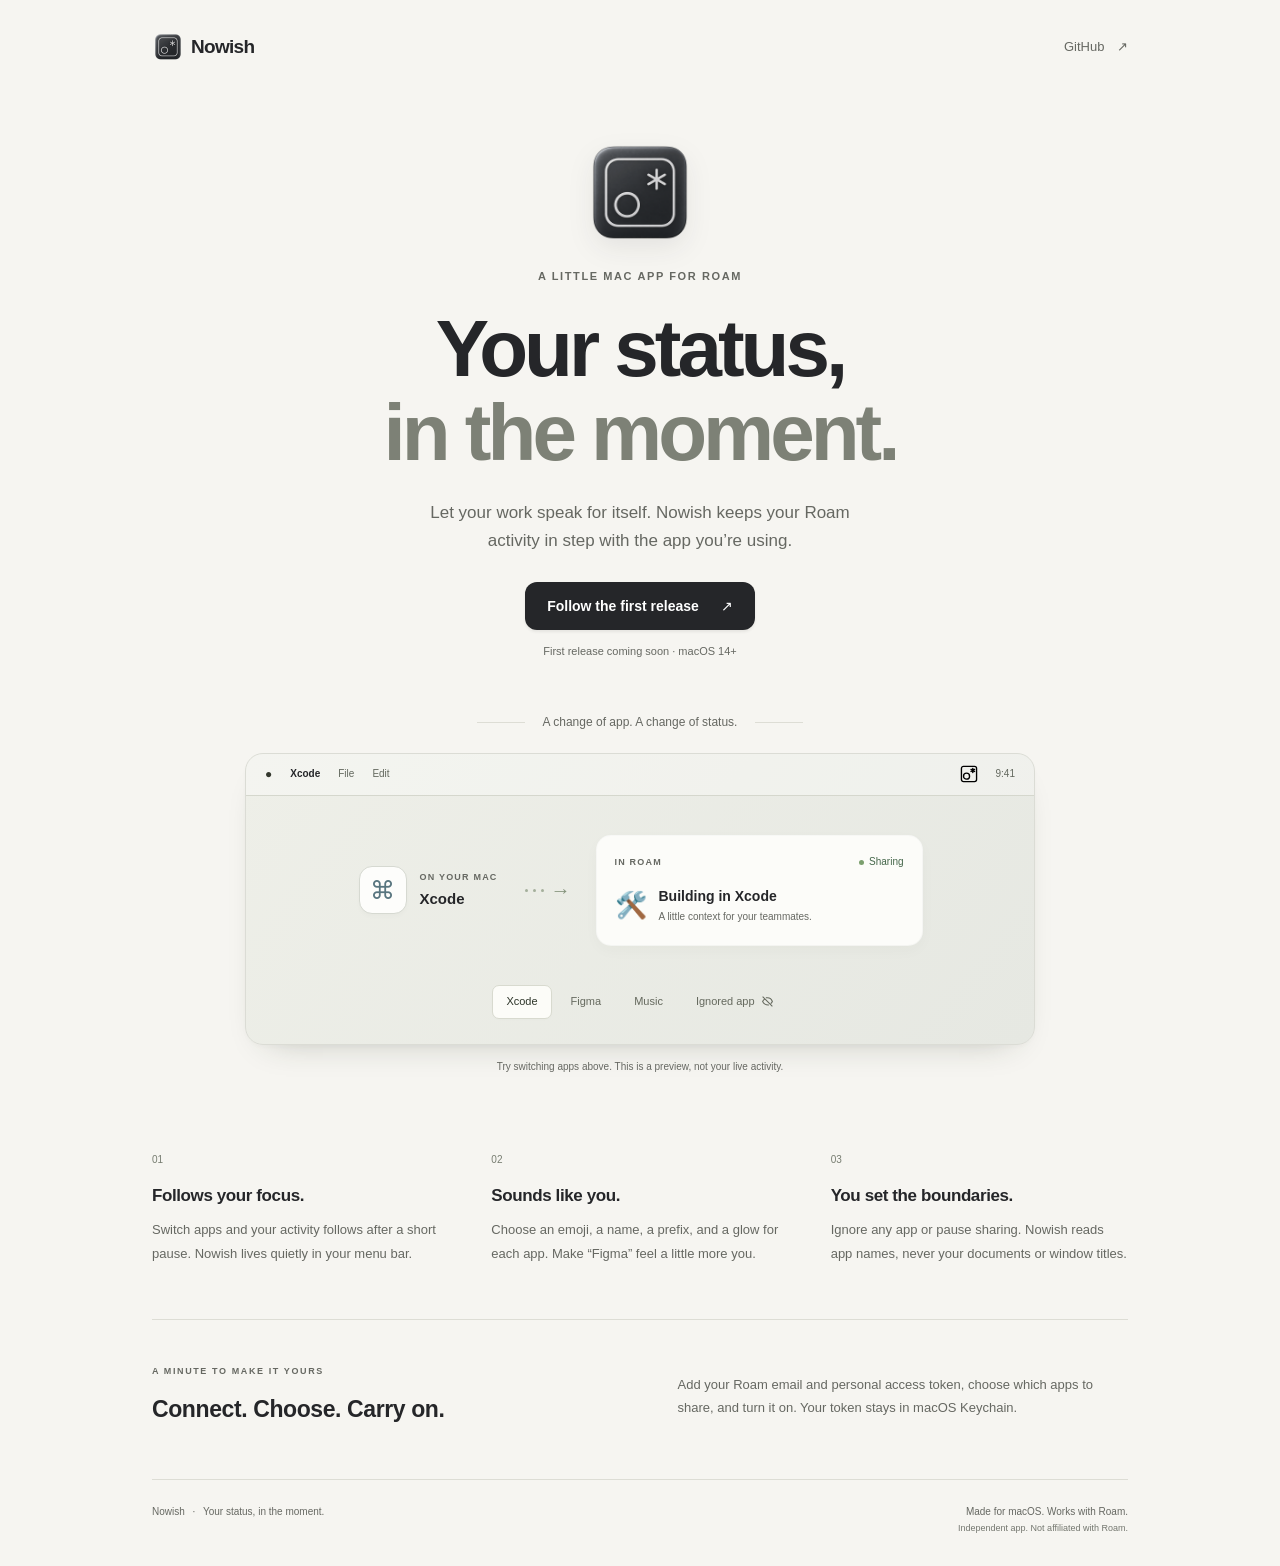
==== site/index.html @ b9722b71 "feat: prepare Nowish app and signed release pipeline" ====
<!doctype html>
<html lang="en">
<head>
<meta charset="utf-8"><meta name="viewport" content="width=device-width, initial-scale=1">
<meta name="theme-color" content="#f6f5f1">
<title>Nowish — Your status, in the moment.</title>
<meta name="description" content="A little macOS menu bar app that keeps your Roam activity in step with the app you’re using. Personalize what you share. Keep private apps private.">
<meta property="og:title" content="Nowish — Your status, in the moment."><meta property="og:description" content="Your Mac knows what you’re working in. Now your Roam teammates can, too."><meta property="og:type" content="website"><meta property="og:image" content="/assets/nowish.png">
<link rel="icon" href="assets/favicon.png" type="image/png"><link rel="stylesheet" href="style.css"><script src="app.js" defer></script>
</head>
<body>
<a class="skip" href="#main">Skip to content</a>
<div class="shell">
<header><a class="brand" href="#" aria-label="Nowish home"><img src="assets/favicon.png" alt="" width="32" height="32">Nowish</a><a class="github" href="https://github.com/noelrohi/nowish">GitHub <span aria-hidden="true">↗</span></a></header>
<main id="main">
<section class="hero" aria-labelledby="headline">
<img class="app-icon" src="assets/nowish.png" alt="Nowish: a silver circle and spark on a graphite tile" width="116" height="116">
<p class="eyebrow">A little Mac app for Roam</p>
<h1 id="headline">Your status,<br><span>in the moment.</span></h1>
<p class="intro">Let your work speak for itself. Nowish keeps your Roam activity in step with the app you’re using.</p>
<a class="cta" id="release-link" href="https://github.com/noelrohi/nowish/releases">Follow the first release <span aria-hidden="true">↗</span></a>
<p class="availability" id="availability">First release coming soon · macOS 14+</p>
</section>
<section class="demo-section" aria-label="Interactive activity preview">
<div class="demo-caption"><span class="line"></span><p>A change of app. A change of status.</p><span class="line"></span></div>
<div class="demo">
<div class="menu-strip" aria-hidden="true"><span class="apple">●</span><strong id="menu-app">Xcode</strong><span>File</span><span>Edit</span><span class="menu-spacer"></span><img src="assets/mark.svg" width="18" height="18" alt=""><span class="time">9:41</span></div>
<div class="demo-body"><div class="app-context"><span class="context-icon" id="context-icon" aria-hidden="true">⌘</span><div><span class="caption">ON YOUR MAC</span><strong id="context-name">Xcode</strong></div></div><span class="connector" aria-hidden="true"><i></i><i></i><i></i><span>→</span></span><div class="activity" aria-live="polite" aria-atomic="true"><div class="activity-header"><span>IN ROAM</span><span class="live" id="live-label"><i></i>Sharing</span></div><div class="activity-main"><span class="emoji" id="emoji" aria-hidden="true">🛠️</span><div><strong id="activity-title">Building in Xcode</strong><span id="activity-detail">A little context for your teammates.</span></div></div></div></div>
<div class="app-choices" role="group" aria-label="Try switching apps"><button data-app="xcode" aria-pressed="true">Xcode</button><button data-app="figma" aria-pressed="false">Figma</button><button data-app="music" aria-pressed="false">Music</button><button data-app="private" aria-pressed="false">Ignored app <svg viewBox="0 0 16 16" width="13" height="13" fill="none" stroke="currentColor" stroke-width="1.3" aria-hidden="true"><path d="m2 2 12 12M6 3.5A7 7 0 0 1 14 8a9 9 0 0 1-2 2.7M9.7 12.3A8 8 0 0 1 2 8a9 9 0 0 1 2.3-3"/></svg></button></div>
</div>
<p class="demo-note">Try switching apps above. This is a preview, not your live activity.</p>
</section>
<section class="details" aria-label="Made to stay out of your way"><article><span class="feature-number">01</span><h2>Follows your focus.</h2><p>Switch apps and your activity follows after a short pause. Nowish lives quietly in your menu bar.</p></article><article><span class="feature-number">02</span><h2>Sounds like you.</h2><p>Choose an emoji, a name, a prefix, and a glow for each app. Make “Figma” feel a little more you.</p></article><article><span class="feature-number">03</span><h2>You set the boundaries.</h2><p>Ignore any app or pause sharing. Nowish reads app names, never your documents or window titles.</p></article></section>
<section class="setup"><div><span class="eyebrow">A minute to make it yours</span><h2>Connect. Choose. Carry on.</h2></div><p>Add your Roam email and personal access token, choose which apps to share, and turn it on. Your token stays in macOS Keychain.</p></section>
</main>
<footer><span>Nowish <span class="footer-dot">·</span> Your status, in the moment.</span><span>Made for macOS. Works with Roam.<br><small>Independent app. Not affiliated with Roam.</small></span></footer>
</div>
</body></html>
---- site/style.css ----
:root{--paper:#f6f5f1;--ink:#252629;--muted:#666862;--line:#ddddd5;--green:#44664a}*{box-sizing:border-box}html{scroll-behavior:smooth}body{margin:0;background:var(--paper);color:var(--ink);font:16px/1.6 -apple-system,BlinkMacSystemFont,"Segoe UI",sans-serif;-webkit-font-smoothing:antialiased}.shell{max-width:1056px;padding:0 40px;margin:auto}a{color:inherit;text-decoration:none}a:focus-visible,button:focus-visible{outline:3px solid #66826a;outline-offset:5px}.skip{position:absolute;top:-100px;padding:12px;background:var(--ink);color:#fff;z-index:3}.skip:focus{top:8px}header{display:flex;align-items:center;justify-content:space-between;height:94px}.brand{display:flex;align-items:center;gap:7px;font-size:19px;font-weight:650;letter-spacing:-.7px}.github{font-size:13px;color:var(--muted)}.github span{margin-left:9px}.hero{text-align:center;padding:41px 0 52px}.app-icon{display:block;margin:0 auto 17px;filter:drop-shadow(0 10px 13px #16162114)}.eyebrow{font-size:11px;letter-spacing:1.6px;text-transform:uppercase;color:var(--muted);font-weight:550}h1{font-size:clamp(48px,7vw,80px);line-height:1.05;letter-spacing:-4px;font-weight:560;margin:21px 0 24px}h1 span{color:#7d8176}.intro{max-width:435px;margin:0 auto 27px;color:var(--muted);font-size:17px;line-height:1.65}.cta{display:inline-flex;align-items:center;gap:22px;background:var(--ink);color:#fff;padding:13px 22px;border-radius:12px;font-size:14px;font-weight:550;box-shadow:0 2px 3px #0001;transition:background .15s}.cta:hover{background:#44483e}.availability{font-size:11px;color:var(--muted);margin:13px 0 0}.demo-section{max-width:790px;margin:auto}.demo-caption{display:flex;align-items:center;justify-content:center;gap:18px;margin-bottom:21px}.demo-caption p{font-size:12px;margin:0;color:var(--muted)}.line{width:48px;height:1px;background:var(--line)}.demo{border:1px solid #dbdcd5;border-radius:18px;background:linear-gradient(130deg,#eeefe8,#e6e8e2);box-shadow:0 16px 35px -24px #26311f55,0 2px 4px #303a1c05;overflow:hidden}.menu-strip{display:flex;align-items:center;gap:18px;padding:11px 19px;border-bottom:1px solid #d5d7cd;background:#ffffff50;font-size:10px;color:#62675d}.menu-strip strong{font-weight:600;color:var(--ink)}.apple{color:#34382e;font-size:12px}.menu-spacer{flex:1}.time{font-variant-numeric:tabular-nums}.demo-body{display:flex;align-items:center;justify-content:center;gap:26px;padding:40px 30px}.app-context{display:flex;gap:13px;align-items:center;min-width:140px}.app-context>div{display:grid;gap:3px}.context-icon{display:grid;place-items:center;width:48px;height:48px;background:#fdfdfb;border:1px solid #d6d9d1;border-radius:13px;font-size:25px;box-shadow:0 3px 4px #00000005;color:#58757f}.caption,.activity-header{font-size:9px;letter-spacing:1.2px;color:var(--muted);font-weight:550}.app-context strong{font-size:15px;font-weight:550}.connector{display:flex;gap:5px;align-items:center;color:#86947d}.connector i{width:3px;height:3px;border-radius:50%;background:#a4af9b}.connector span{margin-left:2px;font-size:20px}.activity{width:325px;padding:18px;background:#fcfcf9;border-radius:14px;box-shadow:0 5px 15px #303a1c08,0 0 0 1px #ffffffb0}.activity-header{display:flex;align-items:center;justify-content:space-between;margin-bottom:15px}.live{letter-spacing:0;color:var(--green);display:flex;gap:5px;align-items:center;font-weight:500;font-size:10px}.live i{width:5px;height:5px;border-radius:50%;background:#7b9f6e}.live.off{color:var(--muted)}.live.off i{background:#999d95}.activity-main{display:flex;align-items:center;gap:12px}.emoji{font-size:26px}.activity-main>div{display:grid;gap:3px;min-width:0}.activity-main strong{font-size:14px;font-weight:600;line-height:1.4}.activity-main span:not(.emoji){font-size:10px;color:var(--muted)}.app-choices{display:flex;justify-content:center;gap:5px;padding:0 15px 25px}button{font:inherit;color:#65695e;cursor:pointer}.app-choices button{border:1px solid transparent;background:transparent;border-radius:7px;padding:7px 13px;font-size:11px;display:flex;align-items:center;gap:6px;min-height:34px;transition:background .15s}.app-choices button[aria-pressed=true]{background:#fcfcf8;border-color:#d8dacf;color:#2d3529;box-shadow:0 1px 2px #00000004}.app-choices button:hover{background:#ffffff70}.demo-note{text-align:center;font-size:10px;color:var(--muted);margin:14px 0 0}.details{display:grid;grid-template-columns:repeat(3,1fr);gap:42px;padding:70px 0 54px}.feature-number{font-size:10px;color:#777d71;font-variant-numeric:tabular-nums}h2{font-size:17px;letter-spacing:-.4px;font-weight:600;margin:12px 0 9px}.details p,.setup p{color:var(--muted);font-size:13px;line-height:1.8;margin:0}.setup{border-top:1px solid var(--line);padding:36px 0 42px;display:grid;grid-template-columns:1fr 1fr;gap:75px;align-items:center}.setup h2{font-size:23px;margin:9px 0}.setup .eyebrow{font-size:9px}footer{border-top:1px solid var(--line);padding:24px 0 30px;display:flex;justify-content:space-between;gap:20px;font-size:10px;color:var(--muted)}footer>span:last-child{text-align:right}footer small{font-size:9px;color:#74776f}.footer-dot{padding:0 5px}@media(max-width:640px){.shell{padding:0 24px}header{height:76px}.hero{padding:25px 0 42px}h1{letter-spacing:-2.5px}.app-icon{width:98px;height:98px}.intro{font-size:15px}.demo-body{flex-direction:column;gap:16px;padding:26px 20px}.app-context{min-width:0}.connector{display:none}.activity{width:100%;max-width:325px}.app-choices{flex-wrap:wrap;padding:0 12px 22px}.app-choices button{padding:7px 10px}.details{grid-template-columns:1fr;gap:25px;padding:42px 0}.details article{display:grid;grid-template-columns:24px 1fr;column-gap:12px}.feature-number{padding-top:16px}.details p{grid-column:2}.setup{grid-template-columns:1fr;gap:12px;padding:28px 0}footer{flex-direction:column;gap:10px}footer>span:last-child{text-align:left}.line{width:24px}.menu-strip{gap:14px}}@media(prefers-reduced-motion:reduce){html{scroll-behavior:auto}*{transition:none!important}}
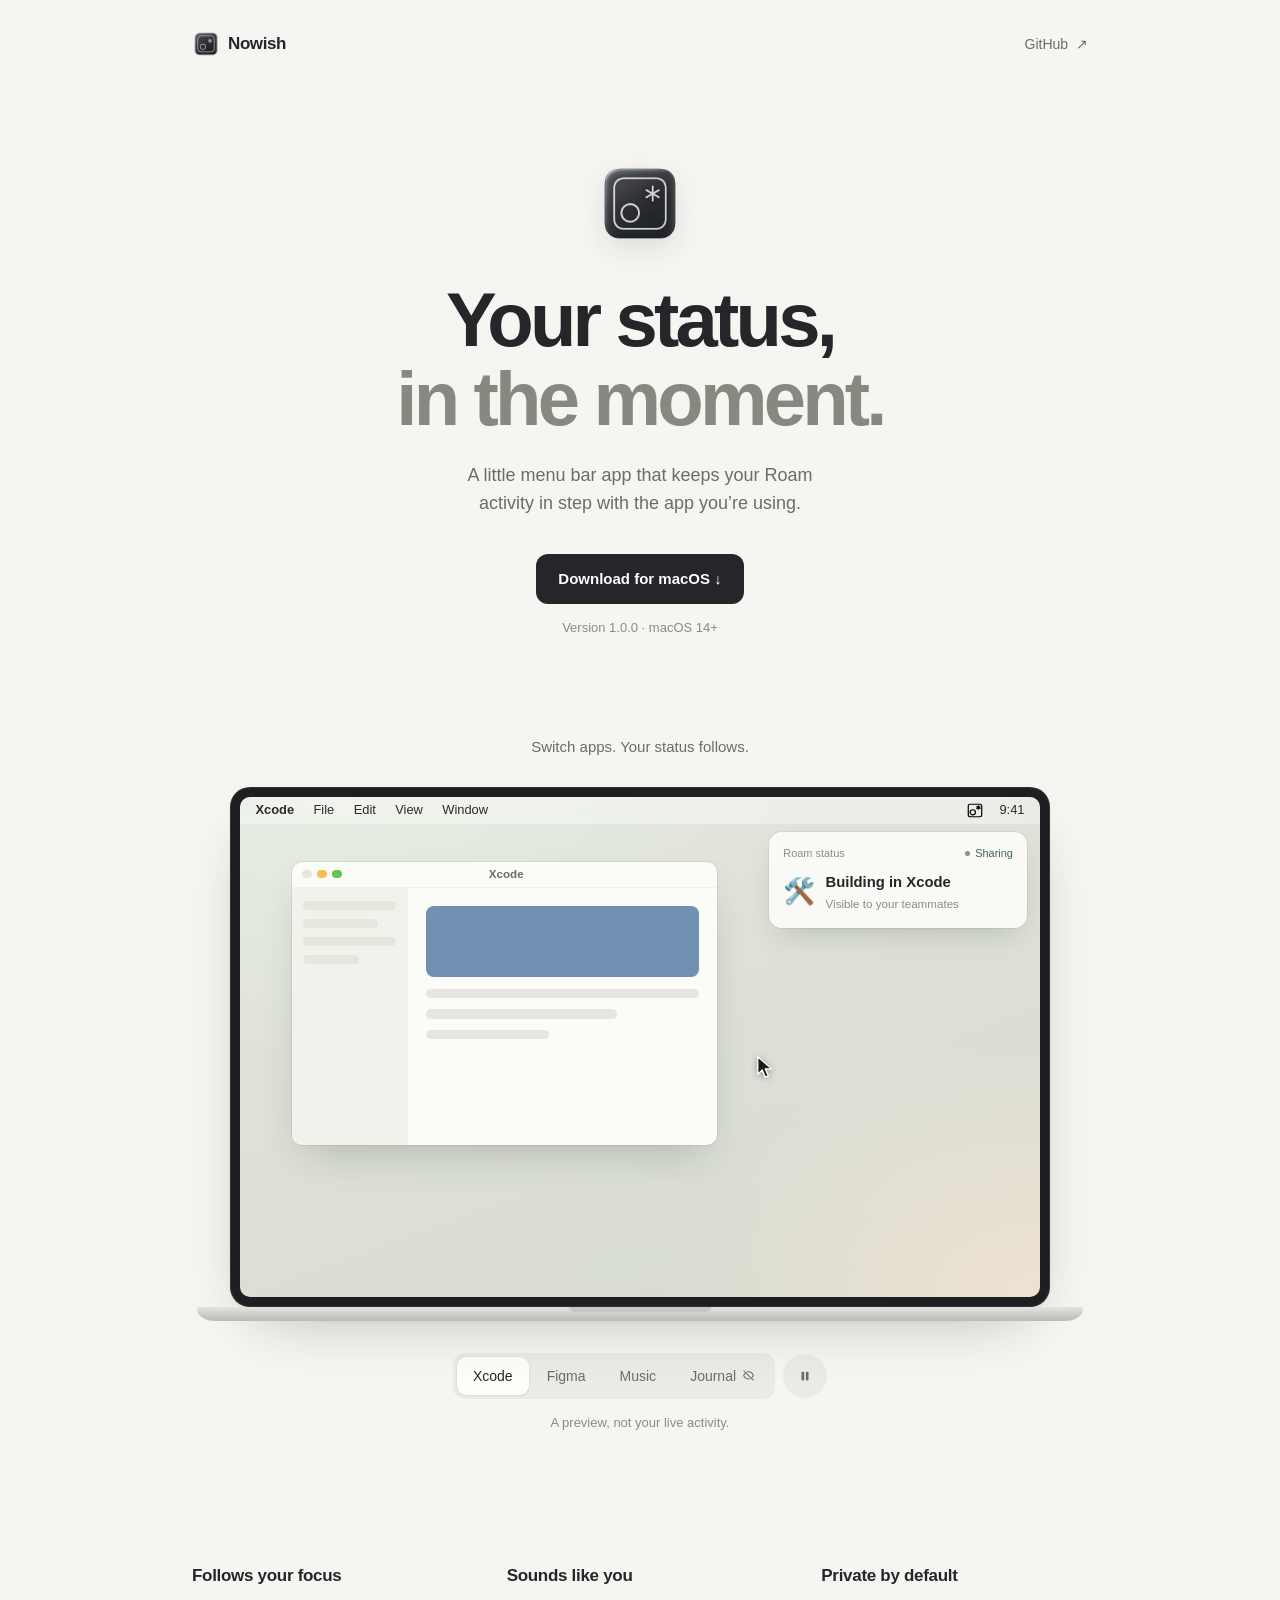
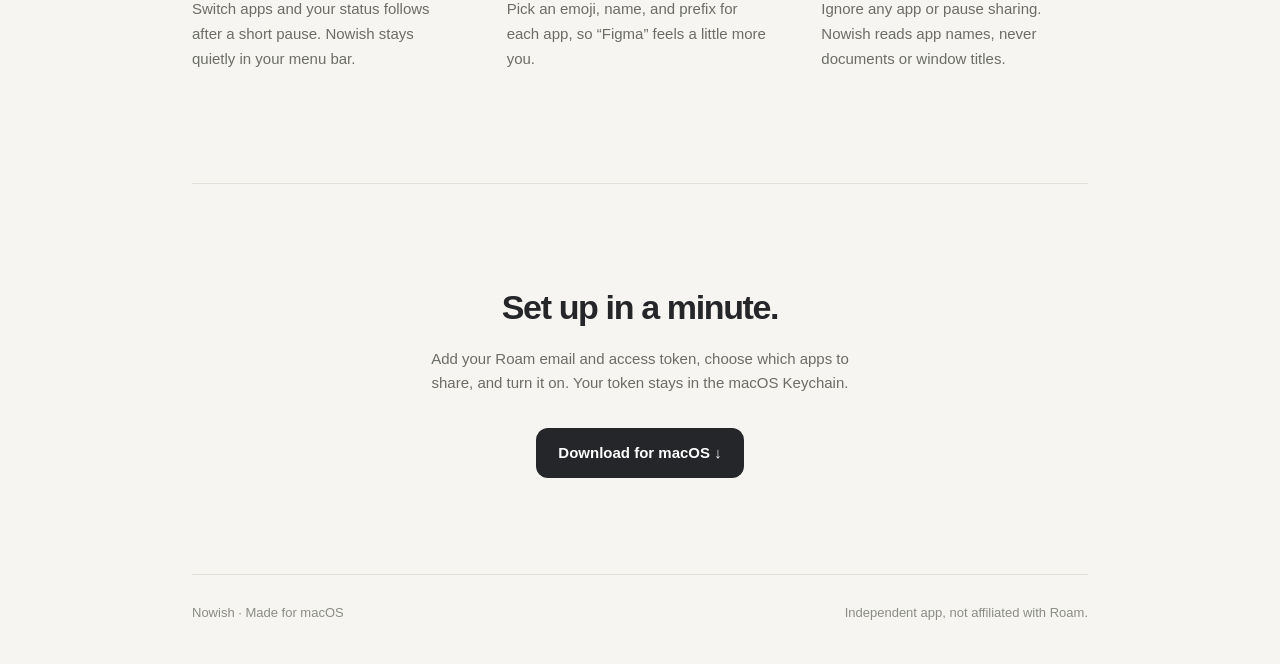
==== commit ce6ceab5: "Redesign website with a looping Mac screen demo Simplify the landing page and replace the static sta" ====
--- a/site/index.html
+++ b/site/index.html
@@ -11,28 +11,34 @@
 <body>
 <a class="skip" href="#main">Skip to content</a>
 <div class="shell">
-<header><a class="brand" href="#" aria-label="Nowish home"><img src="assets/favicon.png" alt="" width="32" height="32">Nowish</a><a class="github" href="https://github.com/noelrohi/nowish">GitHub <span aria-hidden="true">↗</span></a></header>
+<header><a class="brand" href="#" aria-label="Nowish home"><img src="assets/favicon.png" alt="" width="28" height="28">Nowish</a><a class="github" href="https://github.com/noelrohi/nowish">GitHub <span aria-hidden="true">↗</span></a></header>
 <main id="main">
 <section class="hero" aria-labelledby="headline">
-<img class="app-icon" src="assets/nowish.png" alt="Nowish: a silver circle and spark on a graphite tile" width="116" height="116">
-<p class="eyebrow">A little Mac app for Roam</p>
+<img class="app-icon" src="assets/nowish.png" alt="Nowish: a silver circle and spark on a graphite tile" width="88" height="88">
 <h1 id="headline">Your status,<br><span>in the moment.</span></h1>
-<p class="intro">Let your work speak for itself. Nowish keeps your Roam activity in step with the app you’re using.</p>
-<a class="cta" id="release-link" href="https://github.com/noelrohi/nowish/releases">Follow the first release <span aria-hidden="true">↗</span></a>
+<p class="intro">A little menu bar app that keeps your Roam activity in step with the app you’re using.</p>
+<a class="cta release-link" href="https://github.com/noelrohi/nowish/releases">Follow the first release <span aria-hidden="true">↗</span></a>
 <p class="availability" id="availability">First release coming soon · macOS 14+</p>
 </section>
-<section class="demo-section" aria-label="Interactive activity preview">
-<div class="demo-caption"><span class="line"></span><p>A change of app. A change of status.</p><span class="line"></span></div>
-<div class="demo">
-<div class="menu-strip" aria-hidden="true"><span class="apple">●</span><strong id="menu-app">Xcode</strong><span>File</span><span>Edit</span><span class="menu-spacer"></span><img src="assets/mark.svg" width="18" height="18" alt=""><span class="time">9:41</span></div>
-<div class="demo-body"><div class="app-context"><span class="context-icon" id="context-icon" aria-hidden="true">⌘</span><div><span class="caption">ON YOUR MAC</span><strong id="context-name">Xcode</strong></div></div><span class="connector" aria-hidden="true"><i></i><i></i><i></i><span>→</span></span><div class="activity" aria-live="polite" aria-atomic="true"><div class="activity-header"><span>IN ROAM</span><span class="live" id="live-label"><i></i>Sharing</span></div><div class="activity-main"><span class="emoji" id="emoji" aria-hidden="true">🛠️</span><div><strong id="activity-title">Building in Xcode</strong><span id="activity-detail">A little context for your teammates.</span></div></div></div></div>
-<div class="app-choices" role="group" aria-label="Try switching apps"><button data-app="xcode" aria-pressed="true">Xcode</button><button data-app="figma" aria-pressed="false">Figma</button><button data-app="music" aria-pressed="false">Music</button><button data-app="private" aria-pressed="false">Ignored app <svg viewBox="0 0 16 16" width="13" height="13" fill="none" stroke="currentColor" stroke-width="1.3" aria-hidden="true"><path d="m2 2 12 12M6 3.5A7 7 0 0 1 14 8a9 9 0 0 1-2 2.7M9.7 12.3A8 8 0 0 1 2 8a9 9 0 0 1 2.3-3"/></svg></button></div>
+<section class="demo" aria-labelledby="demo-label">
+<p class="demo-label" id="demo-label">Switch apps. Your status follows.</p>
+<div class="mac">
+<div class="screen" aria-hidden="true"><div class="desktop">
+<div class="menubar"><strong id="menu-app">Xcode</strong><span class="menu-item">File</span><span class="menu-item">Edit</span><span class="menu-item">View</span><span class="menu-item">Window</span><span class="menu-spacer"></span><span class="menu-mark" id="menu-mark"><img src="assets/mark.svg" alt="" width="15" height="15"></span><span>9:41</span></div>
+<div class="popover" id="popover"><div class="popover-head"><span>Roam status</span><span class="live" id="live-label">Sharing</span></div><div class="popover-main"><span class="emoji" id="emoji">🛠️</span><div><strong id="status-title">Building in Xcode</strong><span id="status-detail">Visible to your teammates</span></div></div></div>
+<div class="window" id="window" data-app="xcode"><div class="titlebar"><i></i><i></i><i></i><span id="window-title">Xcode</span></div><div class="window-body"><div class="sidebar"><i></i><i></i><i></i><i></i></div><div class="content"><i></i><i></i><i></i><i></i></div></div></div>
+<div class="dock"><span data-icon="xcode" class="active">⌘</span><span data-icon="figma">◈</span><span data-icon="music">♫</span><span data-icon="journal">☾</span></div>
+<svg class="cursor" id="cursor" viewBox="0 0 16 22"><path d="M1.5 1.5v16.2l4.1-4 2.9 6.6 2.7-1.2-2.8-6.4h5.8z"/></svg>
+</div></div>
+<div class="base"></div>
 </div>
-<p class="demo-note">Try switching apps above. This is a preview, not your live activity.</p>
+<div class="controls"><div class="app-choices" role="group" aria-label="Try switching apps"><button data-app="xcode" aria-pressed="true">Xcode</button><button data-app="figma" aria-pressed="false">Figma</button><button data-app="music" aria-pressed="false">Music</button><button data-app="journal" aria-pressed="false">Journal <svg viewBox="0 0 16 16" width="13" height="13" fill="none" stroke="currentColor" stroke-width="1.3" aria-label="ignored"><path d="m2 2 12 12M6 3.5A7 7 0 0 1 14 8a9 9 0 0 1-2 2.7M9.7 12.3A8 8 0 0 1 2 8a9 9 0 0 1 2.3-3"/></svg></button></div><button class="play" id="play" aria-label="Pause demo"><svg class="icon-pause" viewBox="0 0 16 16" width="14" height="14" fill="currentColor" aria-hidden="true"><rect x="4" y="3" width="3" height="10" rx="1"/><rect x="9" y="3" width="3" height="10" rx="1"/></svg><svg class="icon-play" viewBox="0 0 16 16" width="14" height="14" fill="currentColor" aria-hidden="true"><path d="M5 3.2v9.6a.6.6 0 0 0 .9.5l7.6-4.8a.6.6 0 0 0 0-1L5.9 2.7a.6.6 0 0 0-.9.5z"/></svg></button></div>
+<p class="visually-hidden" id="announce" aria-live="polite"></p>
+<p class="demo-note">A preview, not your live activity.</p>
 </section>
-<section class="details" aria-label="Made to stay out of your way"><article><span class="feature-number">01</span><h2>Follows your focus.</h2><p>Switch apps and your activity follows after a short pause. Nowish lives quietly in your menu bar.</p></article><article><span class="feature-number">02</span><h2>Sounds like you.</h2><p>Choose an emoji, a name, a prefix, and a glow for each app. Make “Figma” feel a little more you.</p></article><article><span class="feature-number">03</span><h2>You set the boundaries.</h2><p>Ignore any app or pause sharing. Nowish reads app names, never your documents or window titles.</p></article></section>
-<section class="setup"><div><span class="eyebrow">A minute to make it yours</span><h2>Connect. Choose. Carry on.</h2></div><p>Add your Roam email and personal access token, choose which apps to share, and turn it on. Your token stays in macOS Keychain.</p></section>
+<section class="details" aria-label="Features"><article><h2>Follows your focus</h2><p>Switch apps and your status follows after a short pause. Nowish stays quietly in your menu bar.</p></article><article><h2>Sounds like you</h2><p>Pick an emoji, name, and prefix for each app, so “Figma” feels a little more you.</p></article><article><h2>Private by default</h2><p>Ignore any app or pause sharing. Nowish reads app names, never documents or window titles.</p></article></section>
+<section class="setup" aria-labelledby="setup-title"><h2 id="setup-title">Set up in a minute.</h2><p>Add your Roam email and access token, choose which apps to share, and turn it on. Your token stays in the macOS Keychain.</p><a class="cta release-link" href="https://github.com/noelrohi/nowish/releases">Follow the first release <span aria-hidden="true">↗</span></a></section>
 </main>
-<footer><span>Nowish <span class="footer-dot">·</span> Your status, in the moment.</span><span>Made for macOS. Works with Roam.<br><small>Independent app. Not affiliated with Roam.</small></span></footer>
+<footer><span>Nowish · Made for macOS</span><span>Independent app, not affiliated with Roam.</span></footer>
 </div>
 </body></html>
--- a/site/style.css
+++ b/site/style.css
@@ -1 +1,143 @@
-:root{--paper:#f6f5f1;--ink:#252629;--muted:#666862;--line:#ddddd5;--green:#44664a}*{box-sizing:border-box}html{scroll-behavior:smooth}body{margin:0;background:var(--paper);color:var(--ink);font:16px/1.6 -apple-system,BlinkMacSystemFont,"Segoe UI",sans-serif;-webkit-font-smoothing:antialiased}.shell{max-width:1056px;padding:0 40px;margin:auto}a{color:inherit;text-decoration:none}a:focus-visible,button:focus-visible{outline:3px solid #66826a;outline-offset:5px}.skip{position:absolute;top:-100px;padding:12px;background:var(--ink);color:#fff;z-index:3}.skip:focus{top:8px}header{display:flex;align-items:center;justify-content:space-between;height:94px}.brand{display:flex;align-items:center;gap:7px;font-size:19px;font-weight:650;letter-spacing:-.7px}.github{font-size:13px;color:var(--muted)}.github span{margin-left:9px}.hero{text-align:center;padding:41px 0 52px}.app-icon{display:block;margin:0 auto 17px;filter:drop-shadow(0 10px 13px #16162114)}.eyebrow{font-size:11px;letter-spacing:1.6px;text-transform:uppercase;color:var(--muted);font-weight:550}h1{font-size:clamp(48px,7vw,80px);line-height:1.05;letter-spacing:-4px;font-weight:560;margin:21px 0 24px}h1 span{color:#7d8176}.intro{max-width:435px;margin:0 auto 27px;color:var(--muted);font-size:17px;line-height:1.65}.cta{display:inline-flex;align-items:center;gap:22px;background:var(--ink);color:#fff;padding:13px 22px;border-radius:12px;font-size:14px;font-weight:550;box-shadow:0 2px 3px #0001;transition:background .15s}.cta:hover{background:#44483e}.availability{font-size:11px;color:var(--muted);margin:13px 0 0}.demo-section{max-width:790px;margin:auto}.demo-caption{display:flex;align-items:center;justify-content:center;gap:18px;margin-bottom:21px}.demo-caption p{font-size:12px;margin:0;color:var(--muted)}.line{width:48px;height:1px;background:var(--line)}.demo{border:1px solid #dbdcd5;border-radius:18px;background:linear-gradient(130deg,#eeefe8,#e6e8e2);box-shadow:0 16px 35px -24px #26311f55,0 2px 4px #303a1c05;overflow:hidden}.menu-strip{display:flex;align-items:center;gap:18px;padding:11px 19px;border-bottom:1px solid #d5d7cd;background:#ffffff50;font-size:10px;color:#62675d}.menu-strip strong{font-weight:600;color:var(--ink)}.apple{color:#34382e;font-size:12px}.menu-spacer{flex:1}.time{font-variant-numeric:tabular-nums}.demo-body{display:flex;align-items:center;justify-content:center;gap:26px;padding:40px 30px}.app-context{display:flex;gap:13px;align-items:center;min-width:140px}.app-context>div{display:grid;gap:3px}.context-icon{display:grid;place-items:center;width:48px;height:48px;background:#fdfdfb;border:1px solid #d6d9d1;border-radius:13px;font-size:25px;box-shadow:0 3px 4px #00000005;color:#58757f}.caption,.activity-header{font-size:9px;letter-spacing:1.2px;color:var(--muted);font-weight:550}.app-context strong{font-size:15px;font-weight:550}.connector{display:flex;gap:5px;align-items:center;color:#86947d}.connector i{width:3px;height:3px;border-radius:50%;background:#a4af9b}.connector span{margin-left:2px;font-size:20px}.activity{width:325px;padding:18px;background:#fcfcf9;border-radius:14px;box-shadow:0 5px 15px #303a1c08,0 0 0 1px #ffffffb0}.activity-header{display:flex;align-items:center;justify-content:space-between;margin-bottom:15px}.live{letter-spacing:0;color:var(--green);display:flex;gap:5px;align-items:center;font-weight:500;font-size:10px}.live i{width:5px;height:5px;border-radius:50%;background:#7b9f6e}.live.off{color:var(--muted)}.live.off i{background:#999d95}.activity-main{display:flex;align-items:center;gap:12px}.emoji{font-size:26px}.activity-main>div{display:grid;gap:3px;min-width:0}.activity-main strong{font-size:14px;font-weight:600;line-height:1.4}.activity-main span:not(.emoji){font-size:10px;color:var(--muted)}.app-choices{display:flex;justify-content:center;gap:5px;padding:0 15px 25px}button{font:inherit;color:#65695e;cursor:pointer}.app-choices button{border:1px solid transparent;background:transparent;border-radius:7px;padding:7px 13px;font-size:11px;display:flex;align-items:center;gap:6px;min-height:34px;transition:background .15s}.app-choices button[aria-pressed=true]{background:#fcfcf8;border-color:#d8dacf;color:#2d3529;box-shadow:0 1px 2px #00000004}.app-choices button:hover{background:#ffffff70}.demo-note{text-align:center;font-size:10px;color:var(--muted);margin:14px 0 0}.details{display:grid;grid-template-columns:repeat(3,1fr);gap:42px;padding:70px 0 54px}.feature-number{font-size:10px;color:#777d71;font-variant-numeric:tabular-nums}h2{font-size:17px;letter-spacing:-.4px;font-weight:600;margin:12px 0 9px}.details p,.setup p{color:var(--muted);font-size:13px;line-height:1.8;margin:0}.setup{border-top:1px solid var(--line);padding:36px 0 42px;display:grid;grid-template-columns:1fr 1fr;gap:75px;align-items:center}.setup h2{font-size:23px;margin:9px 0}.setup .eyebrow{font-size:9px}footer{border-top:1px solid var(--line);padding:24px 0 30px;display:flex;justify-content:space-between;gap:20px;font-size:10px;color:var(--muted)}footer>span:last-child{text-align:right}footer small{font-size:9px;color:#74776f}.footer-dot{padding:0 5px}@media(max-width:640px){.shell{padding:0 24px}header{height:76px}.hero{padding:25px 0 42px}h1{letter-spacing:-2.5px}.app-icon{width:98px;height:98px}.intro{font-size:15px}.demo-body{flex-direction:column;gap:16px;padding:26px 20px}.app-context{min-width:0}.connector{display:none}.activity{width:100%;max-width:325px}.app-choices{flex-wrap:wrap;padding:0 12px 22px}.app-choices button{padding:7px 10px}.details{grid-template-columns:1fr;gap:25px;padding:42px 0}.details article{display:grid;grid-template-columns:24px 1fr;column-gap:12px}.feature-number{padding-top:16px}.details p{grid-column:2}.setup{grid-template-columns:1fr;gap:12px;padding:28px 0}footer{flex-direction:column;gap:10px}footer>span:last-child{text-align:left}.line{width:24px}.menu-strip{gap:14px}}@media(prefers-reduced-motion:reduce){html{scroll-behavior:auto}*{transition:none!important}}
+:root{--paper:#f6f5f1;--ink:#252629;--muted:#6b6d66;--soft:#8a8d84;--line:#e2e1da;--card:#fdfdfa;--green:#44664a;--ease:cubic-bezier(.2,.7,.2,1)}
+*{box-sizing:border-box}
+html{scroll-behavior:smooth}
+body{margin:0;background:var(--paper);color:var(--ink);font:16px/1.6 -apple-system,BlinkMacSystemFont,"Segoe UI",sans-serif;-webkit-font-smoothing:antialiased}
+.shell{max-width:960px;padding:0 32px;margin:auto}
+a{color:inherit;text-decoration:none}
+a:focus-visible,button:focus-visible{outline:2px solid #66826a;outline-offset:3px}
+.skip{position:absolute;top:-100px;padding:12px;background:var(--ink);color:#fff;z-index:3}
+.skip:focus{top:8px}
+
+header{display:flex;align-items:center;justify-content:space-between;height:88px}
+.brand{display:flex;align-items:center;gap:8px;font-size:17px;font-weight:650;letter-spacing:-.4px}
+.github{font-size:14px;color:var(--muted);transition:color .15s}
+.github:hover{color:var(--ink)}
+.github span{margin-left:4px}
+
+.hero{text-align:center;padding:72px 0 96px}
+.hero>*{animation:rise .7s var(--ease) both}
+.hero>:nth-child(2){animation-delay:.06s}
+.hero>:nth-child(3){animation-delay:.12s}
+.hero>:nth-child(n+4){animation-delay:.18s}
+.app-icon{display:block;margin:0 auto 32px;filter:drop-shadow(0 10px 14px #1616211a)}
+h1{font-size:clamp(44px,7vw,76px);line-height:1.04;letter-spacing:-.05em;font-weight:600;margin:0 0 24px}
+h1 span{color:#858980}
+.intro{max-width:400px;margin:0 auto 36px;color:var(--muted);font-size:18px;line-height:1.55}
+.cta{display:inline-flex;align-items:center;gap:10px;background:var(--ink);color:#fff;padding:13px 22px;border-radius:12px;font-size:15px;font-weight:550;transition:background .15s,transform .15s}
+.cta:hover{background:#3d4038}
+.cta:active{transform:scale(.98)}
+.availability{font-size:13px;color:var(--soft);margin:14px 0 0}
+
+.demo{max-width:820px;margin:0 auto;text-align:center}
+.demo-label{margin:0 0 28px;font-size:15px;color:var(--muted)}
+.visually-hidden{position:absolute;width:1px;height:1px;overflow:hidden;clip-path:inset(50%);white-space:nowrap}
+
+.mac{margin:0 auto}
+.screen{container-type:inline-size;padding:10px;background:#1e1f21;border-radius:20px;box-shadow:inset 0 0 0 1px #ffffff14,0 30px 60px -30px #1e241c66,0 2px 4px #0000000d}
+.desktop{position:relative;aspect-ratio:16/10;overflow:hidden;border-radius:10px;font-size:clamp(7px,calc(100cqw / 62),13px);text-align:left;background:radial-gradient(90% 80% at 12% 0%,#e6ede1,transparent 65%),radial-gradient(80% 90% at 100% 100%,#eee2d2,transparent 60%),linear-gradient(160deg,#e3e6de,#d6dad0)}
+.base{position:relative;height:14px;margin:0 -4%;background:linear-gradient(#e4e4df,#b9bbb4);border-radius:0 0 18px 18px/0 0 12px 12px;box-shadow:0 14px 24px -14px #1e241c55}
+.base::before{content:"";position:absolute;left:50%;top:0;width:16%;height:5px;transform:translateX(-50%);background:#c7c8c2;border-radius:0 0 8px 8px}
+
+.menubar{display:flex;align-items:center;gap:1.5em;height:2.1em;padding:0 1.2em;background:#ffffff66;backdrop-filter:blur(12px);-webkit-backdrop-filter:blur(12px);color:#2a2b2e;font-size:1em}
+.menubar strong{font-weight:650}
+.menu-spacer{flex:1}
+.menu-mark{display:grid;place-items:center;height:1.6em;padding:0 .4em;margin-right:-.6em;border-radius:.35em}
+.menu-mark img{width:1.2em;height:1.2em}
+.menu-mark.pulse{animation:pulse 1.1s var(--ease)}
+
+.popover{position:absolute;top:2.7em;right:1em;width:20em;padding:1em 1.1em 1.1em;background:#fcfcf9e6;backdrop-filter:blur(20px);-webkit-backdrop-filter:blur(20px);border-radius:1em;box-shadow:0 0 0 1px #0000000d,0 1em 2.4em -1em #26311f40;z-index:2}
+.popover-head{display:flex;justify-content:space-between;align-items:center;margin-bottom:.8em;font-size:.85em;color:var(--soft)}
+.popover-main{display:flex;align-items:center;gap:.8em}
+.popover-main>div{display:grid;min-width:0}
+.popover-main strong{font-size:1.15em;font-weight:600;color:var(--ink)}
+.popover-main span:not(.emoji){font-size:.9em;color:var(--soft)}
+.popover.changed .popover-main,.popover.changed .live{animation:swap .4s var(--ease) both}
+.emoji{font-size:2em;line-height:1}
+.live{display:flex;align-items:center;gap:.45em;color:var(--green);white-space:nowrap}
+.live::before{content:"";width:.5em;height:.5em;border-radius:50%;background:#7b9f6e}
+.live.off{color:var(--soft)}
+.live.off::before{background:#b3b6ad}
+
+.window{--accent:#5b7fa6;position:absolute;left:4em;top:5em;width:33em;height:22em;display:flex;flex-direction:column;overflow:hidden;background:#fbfbf8;border-radius:.8em;box-shadow:0 0 0 1px #0000000f,0 1.4em 3em -1em #26311f40}
+.window[data-app=figma]{--accent:#8b72c4}
+.window[data-app=music]{--accent:#d0606f}
+.window[data-app=journal]{--accent:#b7ae94}
+.window.changed{animation:open .45s var(--ease)}
+.titlebar{display:flex;align-items:center;gap:.45em;height:2.3em;padding:0 .9em;border-bottom:1px solid #0000000a;font-size:.9em;color:var(--muted)}
+.titlebar i{width:.85em;height:.85em;border-radius:50%;background:#ec6a5e}
+.titlebar i:nth-child(2){background:#f4bf4f}
+.titlebar i:nth-child(3){background:#61c554}
+.titlebar span{flex:1;text-align:center;margin-right:3.6em;font-weight:600}
+.window-body{flex:1;display:flex}
+.sidebar{width:9em;padding:1em .9em;display:grid;align-content:start;gap:.7em;background:#f2f2ed}
+.content{flex:1;padding:1.4em;display:grid;align-content:start;gap:.9em}
+.window i{display:block;height:.7em;border-radius:.35em;background:#e6e6df}
+.content i:first-child{height:5.5em;border-radius:.6em;background:var(--accent);opacity:.85;transition:background .3s}
+.content i:nth-child(3){width:70%}
+.content i:nth-child(4){width:45%}
+.sidebar i:nth-child(2){width:80%}
+.sidebar i:nth-child(4){width:60%}
+
+.dock{position:absolute;left:50%;bottom:.8em;transform:translateX(-50%);display:flex;gap:.45em;padding:.45em;background:#ffffff59;backdrop-filter:blur(16px);-webkit-backdrop-filter:blur(16px);border-radius:1.25em;box-shadow:inset 0 0 0 1px #ffffff80,0 .5em 1.5em -.6em #26311f33}
+.dock span{position:relative;display:grid;place-items:center;width:2.1em;height:2.1em;font-size:1.6em;color:#fff;border-radius:.5em;background:linear-gradient(160deg,#6f93bb,#48688e)}
+.dock [data-icon=figma]{background:linear-gradient(160deg,#3a3a3f,#1f1f23)}
+.dock [data-icon=music]{background:linear-gradient(160deg,#ee7b8b,#c94c60)}
+.dock [data-icon=journal]{background:linear-gradient(160deg,#f3eee2,#ddd4bf);color:#8b826b}
+.dock span::after{content:"";position:absolute;bottom:-.24em;left:50%;width:.16em;height:.16em;margin-left:-.08em;border-radius:50%;background:#2a2b2e;opacity:0;transition:opacity .2s}
+.dock span.active::after{opacity:.7}
+.dock span.launch{animation:launch .6s var(--ease)}
+
+.cursor{position:absolute;top:0;left:0;width:1.35em;z-index:3;fill:#1b1b1d;stroke:#fff;stroke-width:1.2;stroke-linejoin:round;filter:drop-shadow(0 .15em .25em #0000004d);transform:translate(40em,20em);transition:transform .75s cubic-bezier(.5,0,.25,1);pointer-events:none}
+.cursor path{transform-box:fill-box;transform-origin:10% 10%}
+.cursor.press path{animation:press .25s ease}
+
+@container (max-width:520px){
+.desktop{aspect-ratio:1;font-size:9.5px}
+.menu-item:nth-of-type(n+3){display:none}
+.popover{left:1em;right:1em;width:auto}
+.window{left:1.4em;right:1.4em;top:11em;bottom:6.6em;width:auto;height:auto}
+.sidebar{width:6em}
+.content i:first-child{height:3.5em}
+}
+
+.controls{display:flex;justify-content:center;align-items:center;gap:8px;margin-top:32px}
+.app-choices{display:inline-flex;flex-wrap:wrap;justify-content:center;gap:2px;padding:4px;background:#ebeae4;border-radius:12px}
+button{font:inherit;cursor:pointer}
+.app-choices button{display:flex;align-items:center;gap:6px;border:0;background:transparent;color:var(--muted);border-radius:9px;padding:8px 16px;font-size:14px;min-height:36px;transition:background .15s,color .15s,box-shadow .15s}
+.app-choices button:hover,.play:hover{color:var(--ink)}
+.app-choices button[aria-pressed=true]{background:var(--card);color:var(--ink);box-shadow:0 1px 2px #0000000f,0 0 0 .5px #00000010}
+.play{display:grid;place-items:center;width:44px;height:44px;border:0;border-radius:50%;background:#ebeae4;color:var(--muted);transition:color .15s}
+.play .icon-play,.play.paused .icon-pause{display:none}
+.play.paused .icon-play{display:block}
+.demo-note{font-size:13px;color:var(--soft);margin:14px 0 0}
+
+.details{display:grid;grid-template-columns:repeat(3,1fr);gap:48px;padding:128px 0 112px}
+h2{font-size:17px;letter-spacing:-.3px;font-weight:600;margin:0 0 8px}
+.details p,.setup p{color:var(--muted);font-size:15px;line-height:1.65;margin:0}
+
+.setup{border-top:1px solid var(--line);padding:96px 0;text-align:center}
+.setup h2{font-size:clamp(26px,4vw,34px);letter-spacing:-.04em;margin:0 0 12px}
+.setup p{max-width:420px;margin:0 auto 32px}
+
+footer{border-top:1px solid var(--line);padding:28px 0 40px;display:flex;justify-content:space-between;gap:16px;font-size:13px;color:var(--soft)}
+
+@keyframes rise{from{opacity:0;transform:translateY(10px)}}
+@keyframes swap{from{opacity:0;transform:translateY(4px)}}
+@keyframes open{from{opacity:0;transform:scale(.98)}}
+@keyframes launch{30%{transform:translateY(-.45em)}60%{transform:translateY(0)}80%{transform:translateY(-.12em)}}
+@keyframes press{50%{transform:scale(.82)}}
+@keyframes pulse{0%,60%{background:#0000001f}}
+
+@media(max-width:640px){
+.shell{padding:0 20px}
+header{height:72px}
+.hero{padding:40px 0 72px}
+.app-icon{width:76px;height:76px;margin-bottom:24px}
+.intro{font-size:16px}
+.app-choices button{padding:8px 11px}
+.controls{flex-wrap:wrap}
+.details{grid-template-columns:1fr;gap:32px;padding:88px 0 72px}
+.setup{padding:72px 0}
+footer{flex-direction:column;gap:6px}
+}
+@media(prefers-reduced-motion:reduce){html{scroll-behavior:auto}.cursor{display:none}*{transition:none!important;animation:none!important}}
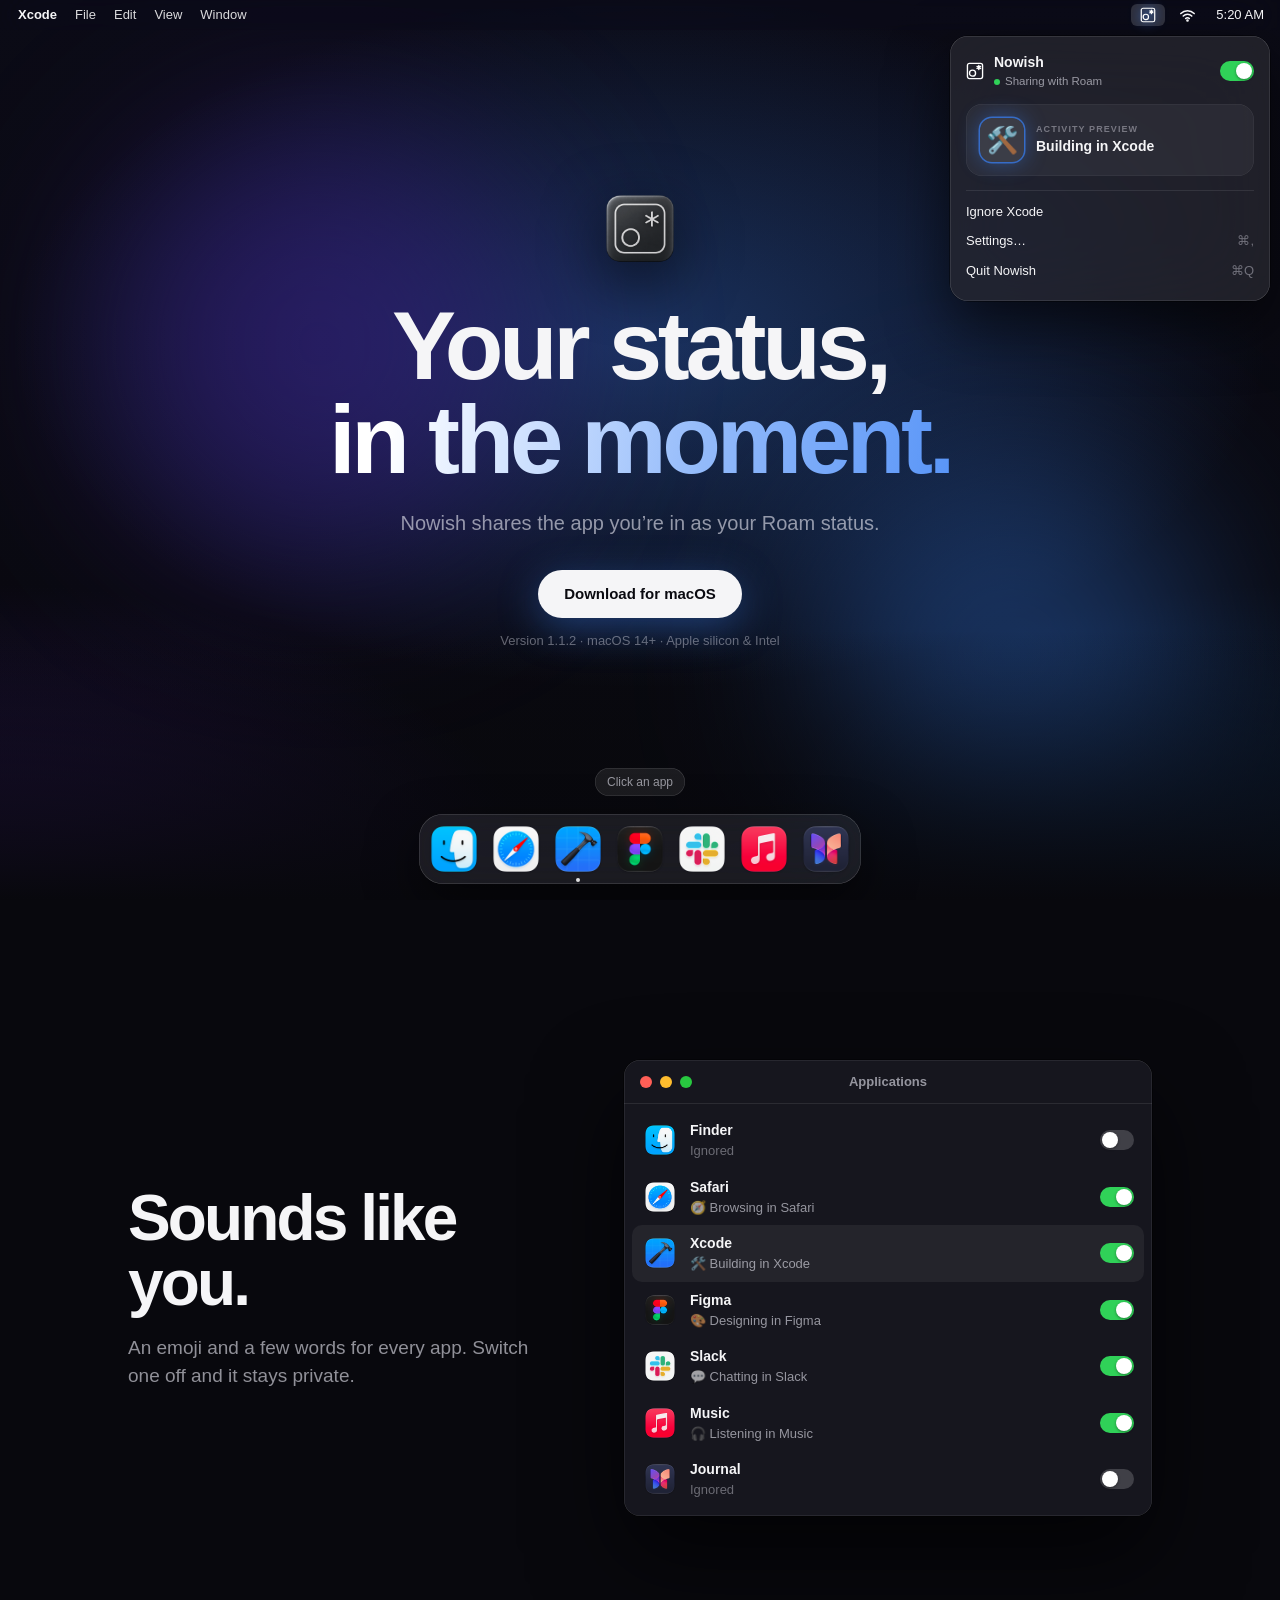
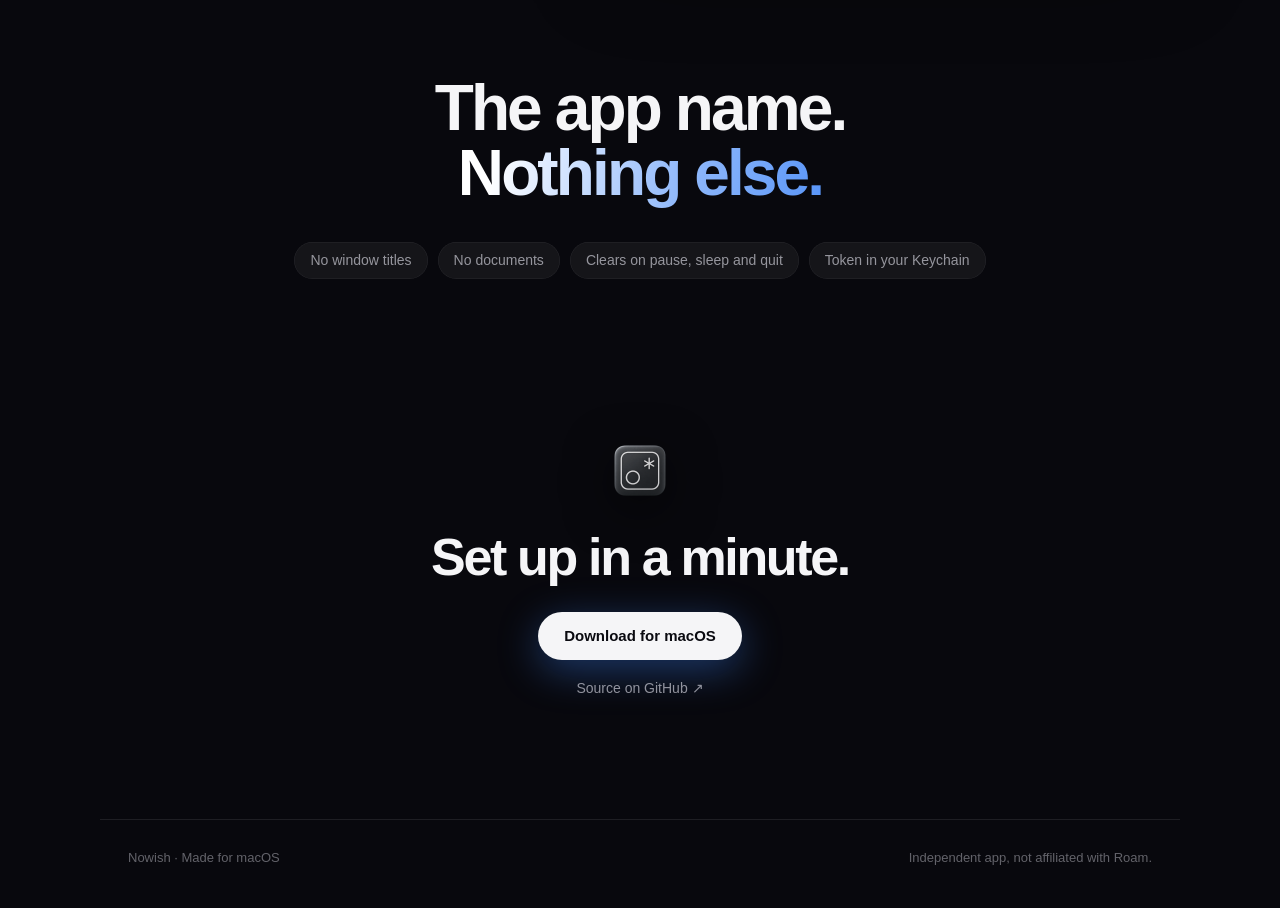
==== commit ce601a4c: "Redesign website as an interactive Mac desktop The hero is now a full-screen desktop: a menu bar wit" ====
--- a/site/index.html
+++ b/site/index.html
@@ -1,44 +1,96 @@
 <!doctype html>
 <html lang="en">
 <head>
-<meta charset="utf-8"><meta name="viewport" content="width=device-width, initial-scale=1">
-<meta name="theme-color" content="#f6f5f1">
+<meta charset="utf-8"><meta name="viewport" content="width=device-width, initial-scale=1, viewport-fit=cover">
+<meta name="theme-color" content="#08080d"><meta name="color-scheme" content="dark">
 <title>Nowish — Your status, in the moment.</title>
 <meta name="description" content="A little macOS menu bar app that keeps your Roam activity in step with the app you’re using. Personalize what you share. Keep private apps private.">
-<meta property="og:title" content="Nowish — Your status, in the moment."><meta property="og:description" content="Your Mac knows what you’re working in. Now your Roam teammates can, too."><meta property="og:type" content="website"><meta property="og:image" content="/assets/nowish.png">
+<meta property="og:title" content="Nowish — Your status, in the moment."><meta property="og:description" content="Your Mac knows what you’re working in. Now your Roam teammates can, too."><meta property="og:type" content="website"><meta property="og:url" content="https://nowish.pages.dev/"><meta property="og:image" content="https://nowish.pages.dev/assets/og.png"><meta property="og:image:width" content="1200"><meta property="og:image:height" content="630"><meta property="og:image:alt" content="Nowish on a Mac desktop: the menu bar menu shows “Building in Xcode” above a Dock of apps."><meta name="twitter:card" content="summary_large_image">
 <link rel="icon" href="assets/favicon.png" type="image/png"><link rel="stylesheet" href="style.css"><script src="app.js" defer></script>
 </head>
 <body>
 <a class="skip" href="#main">Skip to content</a>
-<div class="shell">
-<header><a class="brand" href="#" aria-label="Nowish home"><img src="assets/favicon.png" alt="" width="28" height="28">Nowish</a><a class="github" href="https://github.com/noelrohi/nowish">GitHub <span aria-hidden="true">↗</span></a></header>
+
+<header class="menubar">
+  <div class="menubar-left">
+    <strong id="menu-app">Xcode</strong>
+    <span class="menus" aria-hidden="true"><span>File</span><span>Edit</span><span>View</span><span>Window</span></span>
+  </div>
+  <div class="menubar-right">
+    <button class="mark" id="mark" type="button" aria-label="Nowish menu" aria-expanded="false" aria-controls="popover"><img src="assets/mark.svg" alt="" width="16" height="16"></button>
+    <span class="menu-icon" aria-hidden="true"><svg width="17" height="13" viewBox="0 0 18 14" fill="none" stroke="currentColor" stroke-width="1.7" stroke-linecap="round"><path d="M4.4 7.6a6.5 6.5 0 0 1 9.2 0M1.8 4.9a10.2 10.2 0 0 1 14.4 0M7 10.2a2.8 2.8 0 0 1 4 0"/><circle cx="9" cy="12.4" r=".6" fill="currentColor"/></svg></span>
+    <time class="clock" id="clock">9:41</time>
+  </div>
+</header>
+
+<div class="popover" id="popover" role="dialog" aria-label="Nowish">
+  <div class="pop-head">
+    <img src="assets/mark.svg" alt="" width="18" height="18">
+    <div><strong>Nowish</strong><span class="pop-status"><i id="pop-dot"></i><span id="pop-status">Sharing with Roam</span></span></div>
+    <button class="switch" id="sharing" type="button" role="switch" aria-checked="true" aria-label="Share activity"><i></i></button>
+  </div>
+  <div class="preview" id="preview">
+    <span class="preview-emoji" id="preview-emoji">🛠️</span>
+    <div><small>Activity preview</small><strong id="preview-title">Building in Xcode</strong></div>
+  </div>
+  <hr>
+  <button class="pop-row" id="ignore" type="button">Ignore Xcode</button>
+  <a class="pop-row" href="#apps">Settings…<kbd>⌘,</kbd></a>
+  <button class="pop-row" id="quit" type="button">Quit Nowish<kbd>⌘Q</kbd></button>
+</div>
+
 <main id="main">
-<section class="hero" aria-labelledby="headline">
-<img class="app-icon" src="assets/nowish.png" alt="Nowish: a silver circle and spark on a graphite tile" width="88" height="88">
-<h1 id="headline">Your status,<br><span>in the moment.</span></h1>
-<p class="intro">A little menu bar app that keeps your Roam activity in step with the app you’re using.</p>
-<a class="cta release-link" href="https://github.com/noelrohi/nowish/releases">Follow the first release <span aria-hidden="true">↗</span></a>
-<p class="availability" id="availability">First release coming soon · macOS 14+</p>
-</section>
-<section class="demo" aria-labelledby="demo-label">
-<p class="demo-label" id="demo-label">Switch apps. Your status follows.</p>
-<div class="mac">
-<div class="screen" aria-hidden="true"><div class="desktop">
-<div class="menubar"><strong id="menu-app">Xcode</strong><span class="menu-item">File</span><span class="menu-item">Edit</span><span class="menu-item">View</span><span class="menu-item">Window</span><span class="menu-spacer"></span><span class="menu-mark" id="menu-mark"><img src="assets/mark.svg" alt="" width="15" height="15"></span><span>9:41</span></div>
-<div class="popover" id="popover"><div class="popover-head"><span>Roam status</span><span class="live" id="live-label">Sharing</span></div><div class="popover-main"><span class="emoji" id="emoji">🛠️</span><div><strong id="status-title">Building in Xcode</strong><span id="status-detail">Visible to your teammates</span></div></div></div>
-<div class="window" id="window" data-app="xcode"><div class="titlebar"><i></i><i></i><i></i><span id="window-title">Xcode</span></div><div class="window-body"><div class="sidebar"><i></i><i></i><i></i><i></i></div><div class="content"><i></i><i></i><i></i><i></i></div></div></div>
-<div class="dock"><span data-icon="xcode" class="active">⌘</span><span data-icon="figma">◈</span><span data-icon="music">♫</span><span data-icon="journal">☾</span></div>
-<svg class="cursor" id="cursor" viewBox="0 0 16 22"><path d="M1.5 1.5v16.2l4.1-4 2.9 6.6 2.7-1.2-2.8-6.4h5.8z"/></svg>
-</div></div>
-<div class="base"></div>
-</div>
-<div class="controls"><div class="app-choices" role="group" aria-label="Try switching apps"><button data-app="xcode" aria-pressed="true">Xcode</button><button data-app="figma" aria-pressed="false">Figma</button><button data-app="music" aria-pressed="false">Music</button><button data-app="journal" aria-pressed="false">Journal <svg viewBox="0 0 16 16" width="13" height="13" fill="none" stroke="currentColor" stroke-width="1.3" aria-label="ignored"><path d="m2 2 12 12M6 3.5A7 7 0 0 1 14 8a9 9 0 0 1-2 2.7M9.7 12.3A8 8 0 0 1 2 8a9 9 0 0 1 2.3-3"/></svg></button></div><button class="play" id="play" aria-label="Pause demo"><svg class="icon-pause" viewBox="0 0 16 16" width="14" height="14" fill="currentColor" aria-hidden="true"><rect x="4" y="3" width="3" height="10" rx="1"/><rect x="9" y="3" width="3" height="10" rx="1"/></svg><svg class="icon-play" viewBox="0 0 16 16" width="14" height="14" fill="currentColor" aria-hidden="true"><path d="M5 3.2v9.6a.6.6 0 0 0 .9.5l7.6-4.8a.6.6 0 0 0 0-1L5.9 2.7a.6.6 0 0 0-.9.5z"/></svg></button></div>
-<p class="visually-hidden" id="announce" aria-live="polite"></p>
-<p class="demo-note">A preview, not your live activity.</p>
-</section>
-<section class="details" aria-label="Features"><article><h2>Follows your focus</h2><p>Switch apps and your status follows after a short pause. Nowish stays quietly in your menu bar.</p></article><article><h2>Sounds like you</h2><p>Pick an emoji, name, and prefix for each app, so “Figma” feels a little more you.</p></article><article><h2>Private by default</h2><p>Ignore any app or pause sharing. Nowish reads app names, never documents or window titles.</p></article></section>
-<section class="setup" aria-labelledby="setup-title"><h2 id="setup-title">Set up in a minute.</h2><p>Add your Roam email and access token, choose which apps to share, and turn it on. Your token stays in the macOS Keychain.</p><a class="cta release-link" href="https://github.com/noelrohi/nowish/releases">Follow the first release <span aria-hidden="true">↗</span></a></section>
+  <section class="desktop" aria-labelledby="headline">
+    <div class="wallpaper" aria-hidden="true"><i></i><i></i></div>
+    <div class="hero">
+      <img class="hero-icon" src="assets/nowish.png" alt="Nowish app icon" width="84" height="84">
+      <h1 id="headline">Your status,<br><span>in the moment.</span></h1>
+      <p>Nowish shares the app you’re in as your Roam status.</p>
+      <a class="download release-link" href="https://github.com/noelrohi/nowish/releases">Download for macOS</a>
+      <p class="meta" id="availability">macOS 14+ · Apple silicon &amp; Intel</p>
+    </div>
+    <p class="hint" id="hint">Click an app</p>
+    <nav class="dock" aria-label="Try switching apps">
+      <button data-app="finder" aria-pressed="false"><img src="assets/apps/finder.png" alt="" width="52" height="52"><span>Finder</span></button>
+      <button data-app="safari" aria-pressed="false"><img src="assets/apps/safari.png" alt="" width="52" height="52"><span>Safari</span></button>
+      <button data-app="xcode" aria-pressed="true"><img src="assets/apps/xcode.png" alt="" width="52" height="52"><span>Xcode</span></button>
+      <button data-app="figma" aria-pressed="false"><img src="assets/apps/figma.png" alt="" width="52" height="52"><span>Figma</span></button>
+      <button data-app="slack" aria-pressed="false"><img src="assets/apps/slack.png" alt="" width="52" height="52"><span>Slack</span></button>
+      <button data-app="music" aria-pressed="false"><img src="assets/apps/music.png" alt="" width="52" height="52"><span>Music</span></button>
+      <button data-app="journal" aria-pressed="false"><img src="assets/apps/journal.png" alt="" width="52" height="52"><span>Journal</span></button>
+    </nav>
+    <p class="visually-hidden" id="announce" aria-live="polite"></p>
+  </section>
+
+  <section class="section apps" id="apps" aria-labelledby="apps-title">
+    <div class="copy">
+      <h2 id="apps-title">Sounds like you.</h2>
+      <p>An emoji and a few words for every app. Switch one off and it stays private.</p>
+    </div>
+    <div class="window">
+      <div class="titlebar"><span class="lights" aria-hidden="true"><i></i><i></i><i></i></span><span>Applications</span></div>
+      <ul class="app-list" id="app-list"></ul>
+    </div>
+  </section>
+
+  <section class="section privacy" aria-labelledby="privacy-title">
+    <h2 id="privacy-title">The app name.<br><span>Nothing else.</span></h2>
+    <ul class="facts">
+      <li>No window titles</li>
+      <li>No documents</li>
+      <li>Clears on pause, sleep and quit</li>
+      <li>Token in your Keychain</li>
+    </ul>
+  </section>
+
+  <section class="section closing" aria-labelledby="closing-title">
+    <img src="assets/nowish.png" alt="" width="64" height="64">
+    <h2 id="closing-title">Set up in a minute.</h2>
+    <a class="download release-link" href="https://github.com/noelrohi/nowish/releases">Download for macOS</a>
+    <a class="source" href="https://github.com/noelrohi/nowish">Source on GitHub ↗</a>
+  </section>
 </main>
+
 <footer><span>Nowish · Made for macOS</span><span>Independent app, not affiliated with Roam.</span></footer>
-</div>
-</body></html>
+</body>
+</html>
--- a/site/style.css
+++ b/site/style.css
@@ -1,143 +1,142 @@
-:root{--paper:#f6f5f1;--ink:#252629;--muted:#6b6d66;--soft:#8a8d84;--line:#e2e1da;--card:#fdfdfa;--green:#44664a;--ease:cubic-bezier(.2,.7,.2,1)}
+@property --glow{syntax:'<color>';inherits:true;initial-value:#3b82f6}
+:root{--glow:#3b82f6;--bg:#08080d;--ink:#f5f5f7;--muted:#ebebf599;--faint:#ebebf566;--hair:#ffffff17;--glass:#1c1c24b8;--ease:cubic-bezier(.2,.8,.2,1);transition:--glow 1.2s ease}
 *{box-sizing:border-box}
-html{scroll-behavior:smooth}
-body{margin:0;background:var(--paper);color:var(--ink);font:16px/1.6 -apple-system,BlinkMacSystemFont,"Segoe UI",sans-serif;-webkit-font-smoothing:antialiased}
-.shell{max-width:960px;padding:0 32px;margin:auto}
+html{scroll-behavior:smooth;background:var(--bg)}
+body{margin:0;color:var(--ink);font:15px/1.5 -apple-system,BlinkMacSystemFont,"SF Pro Text","Segoe UI",sans-serif;-webkit-font-smoothing:antialiased}
 a{color:inherit;text-decoration:none}
-a:focus-visible,button:focus-visible{outline:2px solid #66826a;outline-offset:3px}
-.skip{position:absolute;top:-100px;padding:12px;background:var(--ink);color:#fff;z-index:3}
-.skip:focus{top:8px}
-
-header{display:flex;align-items:center;justify-content:space-between;height:88px}
-.brand{display:flex;align-items:center;gap:8px;font-size:17px;font-weight:650;letter-spacing:-.4px}
-.github{font-size:14px;color:var(--muted);transition:color .15s}
-.github:hover{color:var(--ink)}
-.github span{margin-left:4px}
-
-.hero{text-align:center;padding:72px 0 96px}
-.hero>*{animation:rise .7s var(--ease) both}
-.hero>:nth-child(2){animation-delay:.06s}
-.hero>:nth-child(3){animation-delay:.12s}
-.hero>:nth-child(n+4){animation-delay:.18s}
-.app-icon{display:block;margin:0 auto 32px;filter:drop-shadow(0 10px 14px #1616211a)}
-h1{font-size:clamp(44px,7vw,76px);line-height:1.04;letter-spacing:-.05em;font-weight:600;margin:0 0 24px}
-h1 span{color:#858980}
-.intro{max-width:400px;margin:0 auto 36px;color:var(--muted);font-size:18px;line-height:1.55}
-.cta{display:inline-flex;align-items:center;gap:10px;background:var(--ink);color:#fff;padding:13px 22px;border-radius:12px;font-size:15px;font-weight:550;transition:background .15s,transform .15s}
-.cta:hover{background:#3d4038}
-.cta:active{transform:scale(.98)}
-.availability{font-size:13px;color:var(--soft);margin:14px 0 0}
-
-.demo{max-width:820px;margin:0 auto;text-align:center}
-.demo-label{margin:0 0 28px;font-size:15px;color:var(--muted)}
+button{font:inherit;color:inherit}
+img{display:block}
+:focus-visible{outline:2px solid #7cb4ff;outline-offset:3px;border-radius:6px}
+.skip{position:fixed;top:-60px;left:12px;z-index:30;padding:8px 12px;border-radius:8px;background:#fff;color:#000;font-weight:600}
+.skip:focus{top:40px}
 .visually-hidden{position:absolute;width:1px;height:1px;overflow:hidden;clip-path:inset(50%);white-space:nowrap}
 
-.mac{margin:0 auto}
-.screen{container-type:inline-size;padding:10px;background:#1e1f21;border-radius:20px;box-shadow:inset 0 0 0 1px #ffffff14,0 30px 60px -30px #1e241c66,0 2px 4px #0000000d}
-.desktop{position:relative;aspect-ratio:16/10;overflow:hidden;border-radius:10px;font-size:clamp(7px,calc(100cqw / 62),13px);text-align:left;background:radial-gradient(90% 80% at 12% 0%,#e6ede1,transparent 65%),radial-gradient(80% 90% at 100% 100%,#eee2d2,transparent 60%),linear-gradient(160deg,#e3e6de,#d6dad0)}
-.base{position:relative;height:14px;margin:0 -4%;background:linear-gradient(#e4e4df,#b9bbb4);border-radius:0 0 18px 18px/0 0 12px 12px;box-shadow:0 14px 24px -14px #1e241c55}
-.base::before{content:"";position:absolute;left:50%;top:0;width:16%;height:5px;transform:translateX(-50%);background:#c7c8c2;border-radius:0 0 8px 8px}
+/* Menu bar */
+.menubar{position:fixed;inset:0 0 auto;z-index:20;display:flex;align-items:center;justify-content:space-between;height:30px;padding:0 10px 0 18px;background:#0a0a1466;backdrop-filter:blur(24px) saturate(180%);-webkit-backdrop-filter:blur(24px) saturate(180%);font-size:13px;user-select:none;-webkit-user-select:none}
+.menubar-left,.menubar-right,.menus{display:flex;align-items:center;gap:18px}
+.menubar-right{gap:6px}
+.menus{color:#ffffffd9;font-weight:500}
+.mark{display:grid;place-items:center;width:34px;height:22px;padding:0;border:0;border-radius:6px;background:none;cursor:pointer}
+.mark img{filter:invert(1) drop-shadow(0 0 6px var(--glow));transition:opacity .3s}
+.mark:hover,.mark[aria-expanded="true"]{background:#ffffff26}
+.mark.off img{opacity:.45;filter:invert(1)}
+.mark.settling img{animation:breathe 1s ease-in-out infinite alternate}
+.menu-icon{display:grid;place-items:center;padding:0 8px}
+.clock{padding:0 6px;font-weight:500;font-variant-numeric:tabular-nums}
 
-.menubar{display:flex;align-items:center;gap:1.5em;height:2.1em;padding:0 1.2em;background:#ffffff66;backdrop-filter:blur(12px);-webkit-backdrop-filter:blur(12px);color:#2a2b2e;font-size:1em}
-.menubar strong{font-weight:650}
-.menu-spacer{flex:1}
-.menu-mark{display:grid;place-items:center;height:1.6em;padding:0 .4em;margin-right:-.6em;border-radius:.35em}
-.menu-mark img{width:1.2em;height:1.2em}
-.menu-mark.pulse{animation:pulse 1.1s var(--ease)}
+/* Popover, modelled on the app's menu */
+.popover{position:fixed;top:36px;right:10px;z-index:19;width:320px;padding:16px;border-radius:18px;background:#26262ecc;backdrop-filter:blur(40px) saturate(190%);-webkit-backdrop-filter:blur(40px) saturate(190%);box-shadow:inset 0 0 0 .5px #ffffff33,0 0 0 .5px #000c,0 24px 60px #0009;font-size:13px;opacity:0;visibility:hidden;transform:translateY(-6px) scale(.98);transform-origin:90% 0;transition:opacity .2s,transform .25s var(--ease),visibility 0s .25s}
+.popover.open{opacity:1;visibility:visible;transform:none;transition:opacity .2s,transform .25s var(--ease)}
+.pop-head{display:flex;align-items:center;gap:10px}
+.pop-head img{filter:invert(1)}
+.pop-head div{flex:1;min-width:0}
+.pop-head strong{display:block;font-size:14px}
+.pop-status{display:flex;align-items:center;gap:5px;font-size:11.5px;color:var(--muted)}
+.pop-status i{width:6px;height:6px;border-radius:50%;background:#30d158}
+.pop-status i.off{background:#8e8e93}
+.switch{position:relative;flex:none;width:34px;height:20px;padding:0;border:0;border-radius:10px;background:#ffffff2e;cursor:pointer;transition:background-color .2s}
+.switch i{position:absolute;top:2px;left:2px;width:16px;height:16px;border-radius:50%;background:#fff;box-shadow:0 1px 3px #0006;transition:transform .25s var(--ease)}
+.switch[aria-checked="true"]{background:#30d158}
+.switch[aria-checked="true"] i{transform:translateX(14px)}
+.preview{display:flex;align-items:center;gap:12px;margin:14px 0;padding:14px;border-radius:16px;background:#ffffff0d;box-shadow:inset 0 0 0 .5px var(--hair)}
+.preview.changed{animation:settle .5s var(--ease)}
+.preview-emoji{display:grid;place-items:center;flex:none;width:44px;height:44px;border-radius:12px;background:#ffffff14;font-size:26px;box-shadow:0 0 0 1.5px color-mix(in srgb,var(--glow) 70%,transparent),0 0 22px color-mix(in srgb,var(--glow) 45%,transparent);transition:box-shadow .6s}
+.preview.empty .preview-emoji{box-shadow:none;color:var(--faint)}
+.preview small{display:block;font:600 9px/1.4 ui-rounded,-apple-system,sans-serif;letter-spacing:.12em;text-transform:uppercase;color:var(--faint)}
+.preview strong{display:block;font-size:14px;font-weight:600}
+.preview.empty strong{color:var(--muted);font-weight:500}
+.popover hr{height:.5px;margin:0 0 6px;border:0;background:var(--hair)}
+.pop-row{display:flex;justify-content:space-between;width:calc(100% + 16px);margin:0 -8px;padding:5px 8px;border:0;border-radius:6px;background:none;font-size:13px;text-align:left;cursor:pointer}
+.pop-row:hover{background:#ffffff14}
+.pop-row kbd{font:inherit;color:var(--faint)}
 
-.popover{position:absolute;top:2.7em;right:1em;width:20em;padding:1em 1.1em 1.1em;background:#fcfcf9e6;backdrop-filter:blur(20px);-webkit-backdrop-filter:blur(20px);border-radius:1em;box-shadow:0 0 0 1px #0000000d,0 1em 2.4em -1em #26311f40;z-index:2}
-.popover-head{display:flex;justify-content:space-between;align-items:center;margin-bottom:.8em;font-size:.85em;color:var(--soft)}
-.popover-main{display:flex;align-items:center;gap:.8em}
-.popover-main>div{display:grid;min-width:0}
-.popover-main strong{font-size:1.15em;font-weight:600;color:var(--ink)}
-.popover-main span:not(.emoji){font-size:.9em;color:var(--soft)}
-.popover.changed .popover-main,.popover.changed .live{animation:swap .4s var(--ease) both}
-.emoji{font-size:2em;line-height:1}
-.live{display:flex;align-items:center;gap:.45em;color:var(--green);white-space:nowrap}
-.live::before{content:"";width:.5em;height:.5em;border-radius:50%;background:#7b9f6e}
-.live.off{color:var(--soft)}
-.live.off::before{background:#b3b6ad}
+/* Desktop */
+.desktop{position:relative;display:grid;place-items:center;min-height:100vh;min-height:100svh;padding:88px 24px 150px;overflow:hidden;isolation:isolate}
+.wallpaper{position:absolute;inset:0;z-index:-1;background:radial-gradient(70% 55% at 50% 38%,color-mix(in srgb,var(--glow) 34%,transparent),transparent 70%),radial-gradient(60% 50% at 0% 100%,#24124a,transparent 70%),radial-gradient(60% 50% at 100% 100%,#0c2340,transparent 70%),linear-gradient(#0b0b16,var(--bg))}
+.wallpaper i{position:absolute;border-radius:50%;filter:blur(90px);opacity:.5}
+.wallpaper i:first-child{left:8%;top:14%;width:34vw;height:34vw;background:#3b1d8a;animation:drift 24s ease-in-out infinite alternate}
+.wallpaper i:last-child{right:6%;bottom:6%;width:30vw;height:30vw;background:color-mix(in srgb,var(--glow) 60%,#0c2340);animation:drift 30s ease-in-out infinite alternate-reverse}
+.wallpaper::after{content:"";position:absolute;inset:auto 0 0;height:30%;background:linear-gradient(transparent,var(--bg))}
+.hero{display:flex;flex-direction:column;align-items:center;max-width:760px;text-align:center}
+.hero>*{animation:rise .9s var(--ease) both}
+.hero>:nth-child(2){animation-delay:.08s}
+.hero>:nth-child(3){animation-delay:.16s}
+.hero>:nth-child(n+4){animation-delay:.24s}
+.hero-icon{margin-bottom:28px;filter:drop-shadow(0 16px 30px #0009)}
+h1,h2{margin:0;font-family:-apple-system,BlinkMacSystemFont,"SF Pro Display",sans-serif;font-weight:700;letter-spacing:-.045em}
+h1{font-size:clamp(46px,8vw,96px);line-height:.98}
+h1 span,h2 span{background:linear-gradient(100deg,#fff 10%,color-mix(in srgb,var(--glow) 55%,#fff) 60%,color-mix(in srgb,var(--glow) 85%,#fff));-webkit-background-clip:text;background-clip:text;color:transparent}
+.hero p{margin:22px 0 32px;max-width:28em;color:var(--muted);font-size:clamp(17px,2vw,20px);line-height:1.45}
+.download{display:inline-flex;align-items:center;height:48px;padding:0 26px;border-radius:999px;background:#f5f5f7;color:#0a0a10;font-weight:600;box-shadow:0 10px 40px color-mix(in srgb,var(--glow) 40%,transparent);transition:transform .15s,box-shadow .3s,background-color .2s}
+.download:hover{background:#fff;transform:translateY(-1px);box-shadow:0 14px 50px color-mix(in srgb,var(--glow) 60%,transparent)}
+.download:active{transform:scale(.98)}
+.hero .meta{margin:14px 0 0;font-size:13px;color:var(--faint)}
 
-.window{--accent:#5b7fa6;position:absolute;left:4em;top:5em;width:33em;height:22em;display:flex;flex-direction:column;overflow:hidden;background:#fbfbf8;border-radius:.8em;box-shadow:0 0 0 1px #0000000f,0 1.4em 3em -1em #26311f40}
-.window[data-app=figma]{--accent:#8b72c4}
-.window[data-app=music]{--accent:#d0606f}
-.window[data-app=journal]{--accent:#b7ae94}
-.window.changed{animation:open .45s var(--ease)}
-.titlebar{display:flex;align-items:center;gap:.45em;height:2.3em;padding:0 .9em;border-bottom:1px solid #0000000a;font-size:.9em;color:var(--muted)}
-.titlebar i{width:.85em;height:.85em;border-radius:50%;background:#ec6a5e}
-.titlebar i:nth-child(2){background:#f4bf4f}
-.titlebar i:nth-child(3){background:#61c554}
-.titlebar span{flex:1;text-align:center;margin-right:3.6em;font-weight:600}
-.window-body{flex:1;display:flex}
-.sidebar{width:9em;padding:1em .9em;display:grid;align-content:start;gap:.7em;background:#f2f2ed}
-.content{flex:1;padding:1.4em;display:grid;align-content:start;gap:.9em}
-.window i{display:block;height:.7em;border-radius:.35em;background:#e6e6df}
-.content i:first-child{height:5.5em;border-radius:.6em;background:var(--accent);opacity:.85;transition:background .3s}
-.content i:nth-child(3){width:70%}
-.content i:nth-child(4){width:45%}
-.sidebar i:nth-child(2){width:80%}
-.sidebar i:nth-child(4){width:60%}
+/* Dock */
+.dock{position:absolute;left:50%;bottom:16px;display:flex;align-items:flex-end;gap:6px;padding:7px;border-radius:24px;background:#ffffff14;backdrop-filter:blur(30px) saturate(180%);-webkit-backdrop-filter:blur(30px) saturate(180%);box-shadow:inset 0 0 0 .5px #ffffff38,0 20px 50px #0008;transform:translateX(-50%);animation:dock .9s .3s var(--ease) both}
+.dock button{position:relative;width:56px;height:56px;padding:0;border:0;background:none;cursor:pointer;transform-origin:50% 100%;transition:transform .25s var(--ease)}
+.dock img{width:100%;height:100%}
+.dock button::after{content:"";position:absolute;left:50%;bottom:-5px;width:4px;height:4px;margin-left:-2px;border-radius:50%;background:#fffd;opacity:0;transition:opacity .3s}
+.dock button[aria-pressed="true"]::after{opacity:1}
+.dock span{position:absolute;bottom:calc(100% + 12px);left:50%;padding:3px 10px;border-radius:7px;background:#2a2a34e6;box-shadow:inset 0 0 0 .5px #ffffff33;font-size:12px;white-space:nowrap;opacity:0;transform:translateX(-50%);pointer-events:none;transition:opacity .15s}
+.dock button:hover{transform:translateY(-10px) scale(1.18)}
+.dock button:hover span,.dock button:focus-visible span{opacity:1}
+.dock button.bounce img{animation:bounce .7s ease-out}
+.hint{position:absolute;left:50%;bottom:104px;margin:0;padding:5px 12px;border-radius:999px;background:#ffffff14;box-shadow:inset 0 0 0 .5px #ffffff2e;font-size:12px;color:var(--muted);transform:translateX(-50%);transition:opacity .5s;animation:rise .8s 1.2s var(--ease) both}
+.hint.gone{opacity:0}
 
-.dock{position:absolute;left:50%;bottom:.8em;transform:translateX(-50%);display:flex;gap:.45em;padding:.45em;background:#ffffff59;backdrop-filter:blur(16px);-webkit-backdrop-filter:blur(16px);border-radius:1.25em;box-shadow:inset 0 0 0 1px #ffffff80,0 .5em 1.5em -.6em #26311f33}
-.dock span{position:relative;display:grid;place-items:center;width:2.1em;height:2.1em;font-size:1.6em;color:#fff;border-radius:.5em;background:linear-gradient(160deg,#6f93bb,#48688e)}
-.dock [data-icon=figma]{background:linear-gradient(160deg,#3a3a3f,#1f1f23)}
-.dock [data-icon=music]{background:linear-gradient(160deg,#ee7b8b,#c94c60)}
-.dock [data-icon=journal]{background:linear-gradient(160deg,#f3eee2,#ddd4bf);color:#8b826b}
-.dock span::after{content:"";position:absolute;bottom:-.24em;left:50%;width:.16em;height:.16em;margin-left:-.08em;border-radius:50%;background:#2a2b2e;opacity:0;transition:opacity .2s}
-.dock span.active::after{opacity:.7}
-.dock span.launch{animation:launch .6s var(--ease)}
+/* Sections */
+.section{max-width:1080px;margin:0 auto;padding:clamp(96px,14vw,160px) 28px 0}
+h2{font-size:clamp(38px,5.4vw,64px);line-height:1.02}
+.apps{display:grid;grid-template-columns:minmax(0,.9fr) minmax(0,1.1fr);gap:64px;align-items:center}
+.copy p{margin:18px 0 0;max-width:22em;color:var(--muted);font-size:19px;line-height:1.45}
+.window{border-radius:16px;background:var(--glass);box-shadow:inset 0 0 0 .5px #ffffff26,0 0 0 .5px #000c,0 40px 90px #000a;overflow:hidden}
+.titlebar{position:relative;display:flex;align-items:center;height:44px;padding:0 16px;border-bottom:.5px solid var(--hair);font-size:13px;font-weight:600;color:var(--muted)}
+.titlebar>span:last-child{position:absolute;left:0;right:0;text-align:center;pointer-events:none}
+.lights{display:flex;gap:8px}
+.lights i{width:12px;height:12px;border-radius:50%;background:#ff5f57}
+.lights i:nth-child(2){background:#febc2e}
+.lights i:nth-child(3){background:#28c840}
+.app-list{margin:0;padding:8px;list-style:none}
+.app-list li{display:flex;align-items:center;gap:12px;padding:8px 10px;border-radius:10px;transition:background-color .3s}
+.app-list li.front{background:#ffffff0f}
+.app-list img{flex:none;width:36px;height:36px}
+.app-list div{flex:1;min-width:0}
+.app-list strong{display:block;font-size:14px;font-weight:600}
+.app-list span{display:block;overflow:hidden;font-size:13px;color:var(--muted);white-space:nowrap;text-overflow:ellipsis}
+.app-list li.ignored span{color:var(--faint)}
+.privacy{text-align:center}
+.facts{display:flex;flex-wrap:wrap;justify-content:center;gap:10px;margin:36px 0 0;padding:0;list-style:none}
+.facts li{padding:8px 16px;border-radius:999px;background:#ffffff0d;box-shadow:inset 0 0 0 .5px var(--hair);color:var(--muted);font-size:14px}
+.closing{display:flex;flex-direction:column;align-items:center;gap:28px;padding-bottom:120px;text-align:center}
+.closing img{filter:drop-shadow(0 12px 24px #0009)}
+.closing h2{font-size:clamp(34px,4.4vw,52px)}
+.source{margin-top:-10px;font-size:14px;color:var(--muted);transition:color .15s}
+.source:hover{color:var(--ink)}
+footer{display:flex;flex-wrap:wrap;justify-content:space-between;gap:8px 24px;max-width:1080px;margin:0 auto;padding:28px 28px 40px;border-top:.5px solid var(--hair);font-size:13px;color:var(--faint)}
 
-.cursor{position:absolute;top:0;left:0;width:1.35em;z-index:3;fill:#1b1b1d;stroke:#fff;stroke-width:1.2;stroke-linejoin:round;filter:drop-shadow(0 .15em .25em #0000004d);transform:translate(40em,20em);transition:transform .75s cubic-bezier(.5,0,.25,1);pointer-events:none}
-.cursor path{transform-box:fill-box;transform-origin:10% 10%}
-.cursor.press path{animation:press .25s ease}
+@keyframes rise{from{opacity:0;transform:translateY(14px)}}
+@keyframes dock{from{opacity:0;transform:translate(-50%,120%)}}
+@keyframes drift{to{transform:translate(4vw,3vh) scale(1.12)}}
+@keyframes bounce{30%{transform:translateY(-18px)}55%{transform:none}75%{transform:translateY(-6px)}}
+@keyframes breathe{to{opacity:.35}}
+@keyframes settle{from{transform:scale(.97);opacity:.4}}
 
-@container (max-width:520px){
-.desktop{aspect-ratio:1;font-size:9.5px}
-.menu-item:nth-of-type(n+3){display:none}
-.popover{left:1em;right:1em;width:auto}
-.window{left:1.4em;right:1.4em;top:11em;bottom:6.6em;width:auto;height:auto}
-.sidebar{width:6em}
-.content i:first-child{height:3.5em}
+@media (max-width:900px){
+  .menus{display:none}
+  .apps{grid-template-columns:1fr;gap:40px}
 }
-
-.controls{display:flex;justify-content:center;align-items:center;gap:8px;margin-top:32px}
-.app-choices{display:inline-flex;flex-wrap:wrap;justify-content:center;gap:2px;padding:4px;background:#ebeae4;border-radius:12px}
-button{font:inherit;cursor:pointer}
-.app-choices button{display:flex;align-items:center;gap:6px;border:0;background:transparent;color:var(--muted);border-radius:9px;padding:8px 16px;font-size:14px;min-height:36px;transition:background .15s,color .15s,box-shadow .15s}
-.app-choices button:hover,.play:hover{color:var(--ink)}
-.app-choices button[aria-pressed=true]{background:var(--card);color:var(--ink);box-shadow:0 1px 2px #0000000f,0 0 0 .5px #00000010}
-.play{display:grid;place-items:center;width:44px;height:44px;border:0;border-radius:50%;background:#ebeae4;color:var(--muted);transition:color .15s}
-.play .icon-play,.play.paused .icon-pause{display:none}
-.play.paused .icon-play{display:block}
-.demo-note{font-size:13px;color:var(--soft);margin:14px 0 0}
-
-.details{display:grid;grid-template-columns:repeat(3,1fr);gap:48px;padding:128px 0 112px}
-h2{font-size:17px;letter-spacing:-.3px;font-weight:600;margin:0 0 8px}
-.details p,.setup p{color:var(--muted);font-size:15px;line-height:1.65;margin:0}
-
-.setup{border-top:1px solid var(--line);padding:96px 0;text-align:center}
-.setup h2{font-size:clamp(26px,4vw,34px);letter-spacing:-.04em;margin:0 0 12px}
-.setup p{max-width:420px;margin:0 auto 32px}
-
-footer{border-top:1px solid var(--line);padding:28px 0 40px;display:flex;justify-content:space-between;gap:16px;font-size:13px;color:var(--soft)}
-
-@keyframes rise{from{opacity:0;transform:translateY(10px)}}
-@keyframes swap{from{opacity:0;transform:translateY(4px)}}
-@keyframes open{from{opacity:0;transform:scale(.98)}}
-@keyframes launch{30%{transform:translateY(-.45em)}60%{transform:translateY(0)}80%{transform:translateY(-.12em)}}
-@keyframes press{50%{transform:scale(.82)}}
-@keyframes pulse{0%,60%{background:#0000001f}}
-
-@media(max-width:640px){
-.shell{padding:0 20px}
-header{height:72px}
-.hero{padding:40px 0 72px}
-.app-icon{width:76px;height:76px;margin-bottom:24px}
-.intro{font-size:16px}
-.app-choices button{padding:8px 11px}
-.controls{flex-wrap:wrap}
-.details{grid-template-columns:1fr;gap:32px;padding:88px 0 72px}
-.setup{padding:72px 0}
-footer{flex-direction:column;gap:6px}
+@media (max-width:640px){
+  .desktop{padding:72px 16px 130px}
+  .popover{left:8px;right:8px;width:auto}
+  .dock{gap:3px;padding:5px;border-radius:18px}
+  .dock button{width:40px;height:40px}
+  .dock button:hover{transform:none}
+  .dock span{display:none}
+  .hint{bottom:78px}
+  .section{padding-left:20px;padding-right:20px}
 }
-@media(prefers-reduced-motion:reduce){html{scroll-behavior:auto}.cursor{display:none}*{transition:none!important;animation:none!important}}
+@media (prefers-reduced-motion:reduce){
+  *,*::before,*::after{animation:none!important;transition-duration:.01ms!important}
+  :root{transition:none}
+}
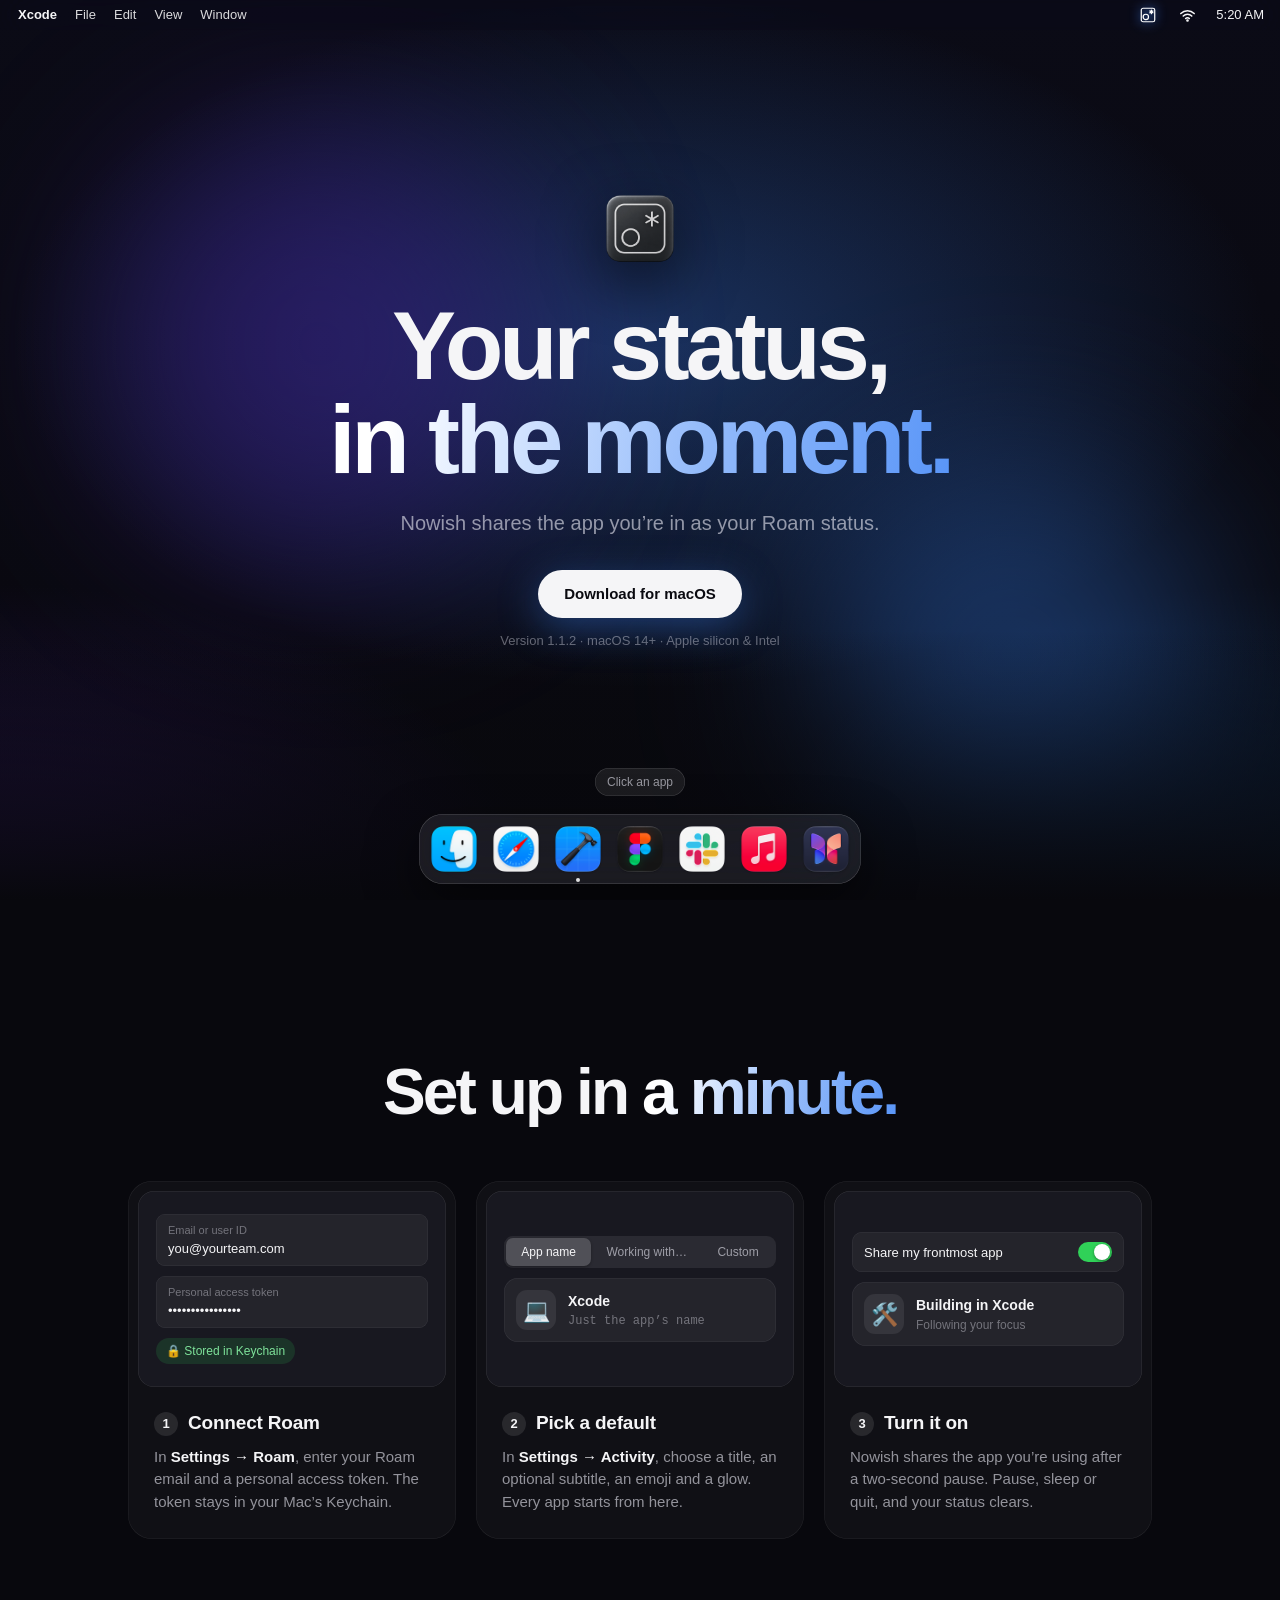
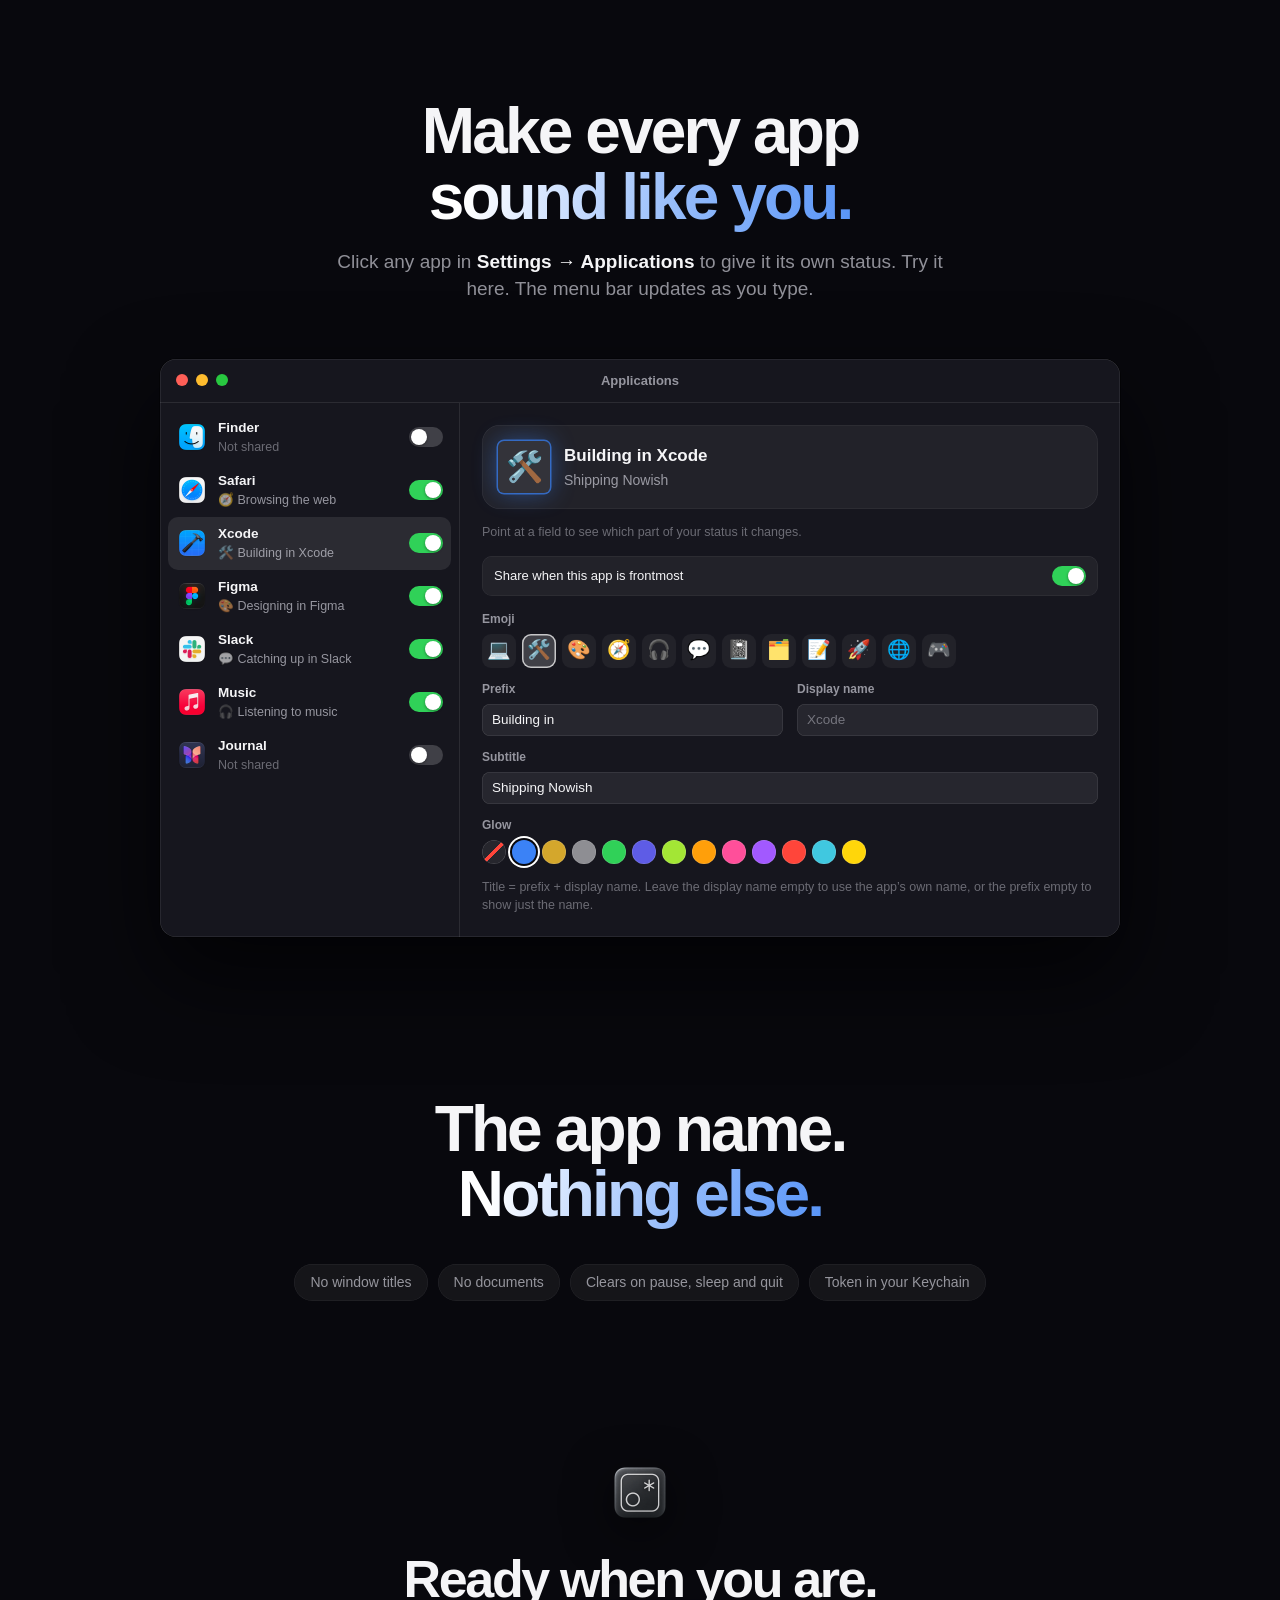
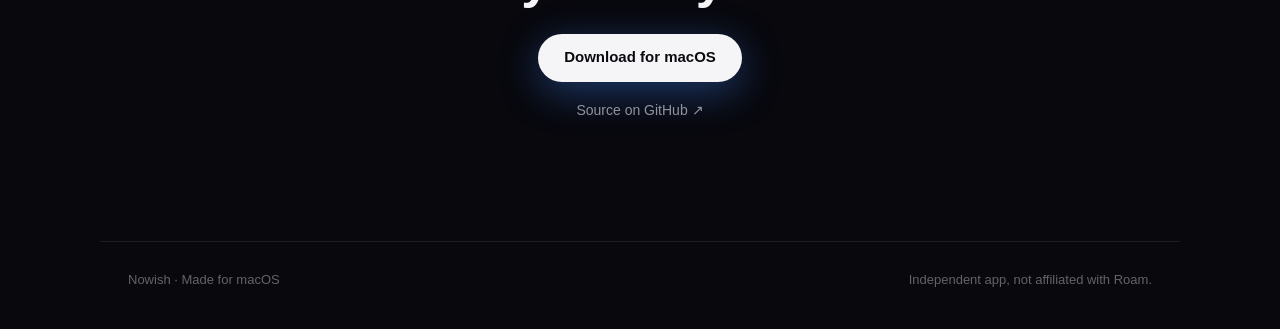
==== commit 9a2232d1: "Show how to set up and personalize Nowish on the website The site now walks through setup in three s" ====
--- a/site/index.html
+++ b/site/index.html
@@ -31,11 +31,11 @@
   </div>
   <div class="preview" id="preview">
     <span class="preview-emoji" id="preview-emoji">🛠️</span>
-    <div><small>Activity preview</small><strong id="preview-title">Building in Xcode</strong></div>
+    <div><small>Activity preview</small><strong id="preview-title">Building in Xcode</strong><span class="preview-subtitle" id="preview-subtitle">Shipping Nowish</span></div>
   </div>
   <hr>
   <button class="pop-row" id="ignore" type="button">Ignore Xcode</button>
-  <a class="pop-row" href="#apps">Settings…<kbd>⌘,</kbd></a>
+  <a class="pop-row" href="#how">Settings…<kbd>⌘,</kbd></a>
   <button class="pop-row" id="quit" type="button">Quit Nowish<kbd>⌘Q</kbd></button>
 </div>
 
@@ -62,14 +62,70 @@
     <p class="visually-hidden" id="announce" aria-live="polite"></p>
   </section>
 
+  <section class="section how" id="how" aria-labelledby="how-title">
+    <h2 id="how-title">Set up in <span>a minute.</span></h2>
+    <ol class="steps">
+      <li class="step">
+        <div class="step-ui" aria-hidden="true">
+          <div class="field"><small>Email or user ID</small><span>you@yourteam.com</span></div>
+          <div class="field"><small>Personal access token</small><span>••••••••••••••••</span></div>
+          <span class="chip">🔒 Stored in Keychain</span>
+        </div>
+        <h3><b>1</b>Connect Roam</h3>
+        <p>In <strong>Settings → Roam</strong>, enter your Roam email and a personal access token. The token stays in your Mac’s Keychain.</p>
+      </li>
+      <li class="step">
+        <div class="step-ui">
+          <div class="segmented" role="radiogroup" aria-label="Title">
+            <button type="button" role="radio" aria-checked="true" data-preset="app">App name</button>
+            <button type="button" role="radio" aria-checked="false" data-preset="working">Working with…</button>
+            <button type="button" role="radio" aria-checked="false" data-preset="custom">Custom</button>
+          </div>
+          <div class="mini-preview" aria-live="polite"><span>💻</span><div><strong id="preset-title">Xcode</strong><small id="preset-hint">Just the app’s name</small></div></div>
+        </div>
+        <h3><b>2</b>Pick a default</h3>
+        <p>In <strong>Settings → Activity</strong>, choose a title, an optional subtitle, an emoji and a glow. Every app starts from here.</p>
+      </li>
+      <li class="step">
+        <div class="step-ui">
+          <div class="toggle-row"><span>Share my frontmost app</span><button class="switch" id="demo-share" type="button" role="switch" aria-checked="true" aria-label="Share my frontmost app"><i></i></button></div>
+          <div class="mini-preview" id="demo-status"><span id="demo-status-emoji">🛠️</span><div><strong id="demo-status-title">Building in Xcode</strong><small id="demo-share-note">Following your focus</small></div></div>
+        </div>
+        <h3><b>3</b>Turn it on</h3>
+        <p>Nowish shares the app you’re using after a two-second pause. Pause, sleep or quit, and your status clears.</p>
+      </li>
+    </ol>
+  </section>
+
   <section class="section apps" id="apps" aria-labelledby="apps-title">
-    <div class="copy">
-      <h2 id="apps-title">Sounds like you.</h2>
-      <p>An emoji and a few words for every app. Switch one off and it stays private.</p>
+    <div class="apps-head">
+      <h2 id="apps-title">Make every app<br><span>sound like you.</span></h2>
+      <p>Click any app in <strong>Settings → Applications</strong> to give it its own status. Try it here. The menu bar updates as you type.</p>
     </div>
-    <div class="window">
+    <div class="window editor-window">
       <div class="titlebar"><span class="lights" aria-hidden="true"><i></i><i></i><i></i></span><span>Applications</span></div>
-      <ul class="app-list" id="app-list"></ul>
+      <div class="editor-body">
+        <ul class="app-list" id="app-list" aria-label="Applications"></ul>
+        <form class="editor" id="editor" autocomplete="off">
+          <div class="big-preview" id="big-preview">
+            <span class="part-emoji" id="ed-preview-emoji"></span>
+            <div>
+              <strong class="part-title"><span class="part-prefix" id="ed-preview-prefix"></span> <span class="part-name" id="ed-preview-name"></span></strong>
+              <span class="part-subtitle" id="ed-preview-subtitle"></span>
+            </div>
+          </div>
+          <p class="editor-note">Point at a field to see which part of your status it changes.</p>
+          <div class="toggle-row"><span id="ed-share-label">Share when this app is frontmost</span><button class="switch" id="ed-share" type="button" role="switch" aria-labelledby="ed-share-label"><i></i></button></div>
+          <div class="form-grid">
+            <fieldset class="wide" data-part="emoji"><legend>Emoji</legend><div class="emoji-picks" id="emoji-picks"></div></fieldset>
+            <label data-part="prefix"><span>Prefix</span><input id="ed-prefix" maxlength="60" placeholder="Working with"></label>
+            <label data-part="name"><span>Display name</span><input id="ed-name" maxlength="60"></label>
+            <label class="wide" data-part="subtitle"><span>Subtitle</span><input id="ed-subtitle" maxlength="140" placeholder="Optional — {app} becomes the app’s name"></label>
+            <fieldset class="wide" data-part="glow"><legend>Glow</legend><div class="swatches" id="swatches"></div></fieldset>
+          </div>
+          <p class="editor-note">Title = prefix + display name. Leave the display name empty to use the app’s own name, or the prefix empty to show just the name.</p>
+        </form>
+      </div>
     </div>
   </section>
 
@@ -85,7 +141,7 @@
 
   <section class="section closing" aria-labelledby="closing-title">
     <img src="assets/nowish.png" alt="" width="64" height="64">
-    <h2 id="closing-title">Set up in a minute.</h2>
+    <h2 id="closing-title">Ready when you are.</h2>
     <a class="download release-link" href="https://github.com/noelrohi/nowish/releases">Download for macOS</a>
     <a class="source" href="https://github.com/noelrohi/nowish">Source on GitHub ↗</a>
   </section>
--- a/site/style.css
+++ b/site/style.css
@@ -45,6 +45,8 @@
 .preview small{display:block;font:600 9px/1.4 ui-rounded,-apple-system,sans-serif;letter-spacing:.12em;text-transform:uppercase;color:var(--faint)}
 .preview strong{display:block;font-size:14px;font-weight:600}
 .preview.empty strong{color:var(--muted);font-weight:500}
+.preview-subtitle{display:block;margin-top:1px;font-size:12.5px;color:var(--muted)}
+.preview-subtitle:empty{display:none}
 .popover hr{height:.5px;margin:0 0 6px;border:0;background:var(--hair)}
 .pop-row{display:flex;justify-content:space-between;width:calc(100% + 16px);margin:0 -8px;padding:5px 8px;border:0;border-radius:6px;background:none;font-size:13px;text-align:left;cursor:pointer}
 .pop-row:hover{background:#ffffff14}
@@ -88,23 +90,84 @@
 /* Sections */
 .section{max-width:1080px;margin:0 auto;padding:clamp(96px,14vw,160px) 28px 0}
 h2{font-size:clamp(38px,5.4vw,64px);line-height:1.02}
-.apps{display:grid;grid-template-columns:minmax(0,.9fr) minmax(0,1.1fr);gap:64px;align-items:center}
-.copy p{margin:18px 0 0;max-width:22em;color:var(--muted);font-size:19px;line-height:1.45}
+h3{margin:0;font-size:19px;font-weight:600;letter-spacing:-.01em}
+strong{font-weight:600}
+
+/* How it works */
+.how h2,.apps-head{text-align:center}
+.steps{display:grid;grid-template-columns:repeat(3,minmax(0,1fr));gap:20px;margin:56px 0 0;padding:0;list-style:none}
+.step{display:flex;flex-direction:column;padding:10px 10px 26px;border-radius:24px;background:#ffffff08;box-shadow:inset 0 0 0 .5px var(--hair)}
+.step h3,.step p{padding:0 16px}
+.step h3{display:flex;align-items:center;gap:10px;margin-top:22px}
+.step h3 b{display:grid;place-items:center;width:24px;height:24px;border-radius:50%;background:#ffffff1a;font-size:13px}
+.step p{margin:8px 0 0;color:var(--muted);font-size:15px}
+.step p strong{color:var(--ink)}
+.step-ui{display:flex;flex-direction:column;justify-content:center;gap:10px;min-height:196px;padding:18px;border-radius:16px;background:var(--glass);box-shadow:inset 0 0 0 .5px #ffffff1f;font-size:13px}
+.field{padding:8px 12px;border-radius:9px;background:#ffffff0d;box-shadow:inset 0 0 0 .5px var(--hair)}
+.field small{display:block;font-size:11px;color:var(--faint)}
+.chip{align-self:flex-start;padding:4px 10px;border-radius:999px;background:#30d15826;color:#7ee29a;font-size:12px}
+.segmented{display:flex;padding:2px;border-radius:9px;background:#ffffff14}
+.segmented button{flex:auto;padding:5px 8px;border:0;border-radius:7px;background:none;font-size:12px;color:var(--muted);cursor:pointer;white-space:nowrap;transition:background-color .2s,color .2s}
+.segmented button[aria-checked="true"]{background:#ffffff2e;color:var(--ink);box-shadow:0 1px 3px #0005}
+.mini-preview{display:flex;align-items:center;gap:12px;padding:12px;border-radius:14px;background:#ffffff0d;box-shadow:inset 0 0 0 .5px var(--hair)}
+.mini-preview>span{display:grid;place-items:center;flex:none;width:40px;height:40px;border-radius:11px;background:#ffffff14;font-size:22px}
+.mini-preview strong{display:block;font-size:14px}
+.mini-preview small{display:block;font-size:12px;color:var(--faint)}
+#preset-hint{font-family:ui-monospace,SFMono-Regular,Menlo,monospace}
+.toggle-row{display:flex;align-items:center;justify-content:space-between;gap:12px;padding:10px 12px;border-radius:10px;background:#ffffff0d;box-shadow:inset 0 0 0 .5px var(--hair);font-size:13px}
+.mini-preview.empty strong{color:var(--muted);font-weight:500}
+.mini-preview.empty>span{color:var(--faint)}
+
+/* Per-app editor */
+.apps-head p{max-width:34em;margin:18px auto 0;color:var(--muted);font-size:19px;line-height:1.45}
+.apps-head p strong{color:var(--ink)}
 .window{border-radius:16px;background:var(--glass);box-shadow:inset 0 0 0 .5px #ffffff26,0 0 0 .5px #000c,0 40px 90px #000a;overflow:hidden}
+.editor-window{max-width:960px;margin:56px auto 0}
 .titlebar{position:relative;display:flex;align-items:center;height:44px;padding:0 16px;border-bottom:.5px solid var(--hair);font-size:13px;font-weight:600;color:var(--muted)}
 .titlebar>span:last-child{position:absolute;left:0;right:0;text-align:center;pointer-events:none}
 .lights{display:flex;gap:8px}
 .lights i{width:12px;height:12px;border-radius:50%;background:#ff5f57}
 .lights i:nth-child(2){background:#febc2e}
 .lights i:nth-child(3){background:#28c840}
-.app-list{margin:0;padding:8px;list-style:none}
-.app-list li{display:flex;align-items:center;gap:12px;padding:8px 10px;border-radius:10px;transition:background-color .3s}
-.app-list li.front{background:#ffffff0f}
-.app-list img{flex:none;width:36px;height:36px}
+.editor-body{display:grid;grid-template-columns:300px minmax(0,1fr)}
+.app-list{margin:0;padding:8px;list-style:none;border-right:.5px solid var(--hair)}
+.app-list li{display:flex;align-items:center;gap:8px;padding-right:8px;border-radius:10px}
+.app-list .row{display:flex;flex:1;align-items:center;gap:10px;min-width:0;padding:7px 8px;border:0;border-radius:10px;background:none;text-align:left;cursor:pointer;transition:background-color .2s}
+.app-list li:hover{background:#ffffff0a}
+.app-list li:has(.row[aria-current="true"]){background:#ffffff17}
+.app-list img{flex:none;width:32px;height:32px}
 .app-list div{flex:1;min-width:0}
-.app-list strong{display:block;font-size:14px;font-weight:600}
-.app-list span{display:block;overflow:hidden;font-size:13px;color:var(--muted);white-space:nowrap;text-overflow:ellipsis}
-.app-list li.ignored span{color:var(--faint)}
+.app-list strong{display:block;font-size:13.5px}
+.app-list span{display:block;overflow:hidden;font-size:12.5px;color:var(--muted);white-space:nowrap;text-overflow:ellipsis}
+.app-list li:has([aria-checked="false"]) span{color:var(--faint)}
+.editor{display:flex;flex-direction:column;gap:14px;padding:22px;--app-glow:#3b82f6}
+.big-preview{display:flex;align-items:center;gap:14px;padding:16px;border-radius:18px;background:#ffffff0d;box-shadow:inset 0 0 0 .5px var(--hair);transition:opacity .3s}
+.editor.ignored .big-preview{opacity:.45}
+.big-preview>span{display:grid;place-items:center;flex:none;width:52px;height:52px;border-radius:14px;background:#ffffff14;font-size:30px;box-shadow:0 0 0 1.5px color-mix(in srgb,var(--app-glow) 70%,transparent),0 0 24px color-mix(in srgb,var(--app-glow) 45%,transparent);transition:box-shadow .4s}
+.editor.no-glow .big-preview>span{box-shadow:none}
+.big-preview strong{display:block;font-size:17px}
+.part-subtitle{display:block;margin-top:2px;font-size:14px;color:var(--muted)}
+.part-subtitle:empty{display:none}
+.big-preview [class^="part-"]{border-radius:6px;transition:background-color .2s,box-shadow .2s}
+.big-preview[data-focus="emoji"] .part-emoji,.big-preview[data-focus="prefix"] .part-prefix,.big-preview[data-focus="name"] .part-name,.big-preview[data-focus="subtitle"] .part-subtitle{background:#ffd60a26;box-shadow:0 0 0 3px #ffd60a26}
+.big-preview[data-focus="glow"] .part-emoji{box-shadow:0 0 0 2.5px var(--app-glow),0 0 34px var(--app-glow)}
+.form-grid{display:grid;grid-template-columns:1fr 1fr;gap:12px 14px}
+.form-grid label,.form-grid fieldset{display:flex;flex-direction:column;gap:6px;min-width:0;margin:0;padding:0;border:0}
+.form-grid .wide{grid-column:1/-1}
+.form-grid label>span,.form-grid legend{padding:0;font-size:12px;font-weight:600;color:var(--muted)}
+.form-grid legend{margin-bottom:6px}
+.form-grid input{width:100%;height:32px;padding:0 10px;border:0;border-radius:8px;background:#ffffff12;box-shadow:inset 0 0 0 .5px #ffffff26;color:var(--ink);font:inherit;font-size:13.5px}
+.form-grid input::placeholder{color:var(--faint)}
+.form-grid input:focus{outline:none;box-shadow:inset 0 0 0 .5px #ffffff26,0 0 0 3px #3b82f680}
+.emoji-picks,.swatches{display:flex;flex-wrap:wrap;gap:6px}
+.emoji-picks button{display:grid;place-items:center;width:34px;height:34px;padding:0;border:0;border-radius:9px;background:#ffffff0d;font-size:19px;cursor:pointer;transition:background-color .15s}
+.emoji-picks button:hover{background:#ffffff1f}
+.emoji-picks button[aria-checked="true"]{background:#ffffff2e;box-shadow:inset 0 0 0 1.5px #ffffffb3}
+.swatches button{width:24px;height:24px;padding:0;border:0;border-radius:50%;background:var(--swatch);box-shadow:inset 0 0 0 .5px #ffffff40;cursor:pointer}
+.swatches button[data-glow="none"]{background:linear-gradient(135deg,transparent 45%,#ff453a 45% 55%,transparent 55%),#ffffff12}
+.swatches button[aria-checked="true"]{box-shadow:0 0 0 2px var(--bg),0 0 0 4px #fff}
+.editor-note{margin:0;font-size:12.5px;color:var(--faint)}
+
 .privacy{text-align:center}
 .facts{display:flex;flex-wrap:wrap;justify-content:center;gap:10px;margin:36px 0 0;padding:0;list-style:none}
 .facts li{padding:8px 16px;border-radius:999px;background:#ffffff0d;box-shadow:inset 0 0 0 .5px var(--hair);color:var(--muted);font-size:14px}
@@ -124,7 +187,10 @@
 
 @media (max-width:900px){
   .menus{display:none}
-  .apps{grid-template-columns:1fr;gap:40px}
+  .steps{grid-template-columns:1fr;max-width:480px;margin-inline:auto}
+  .step-ui{min-height:0}
+  .editor-body{grid-template-columns:1fr}
+  .app-list{border-right:0;border-bottom:.5px solid var(--hair)}
 }
 @media (max-width:640px){
   .desktop{padding:72px 16px 130px}
@@ -135,6 +201,8 @@
   .dock span{display:none}
   .hint{bottom:78px}
   .section{padding-left:20px;padding-right:20px}
+  .editor{padding:16px}
+  .form-grid{grid-template-columns:1fr}
 }
 @media (prefers-reduced-motion:reduce){
   *,*::before,*::after{animation:none!important;transition-duration:.01ms!important}
